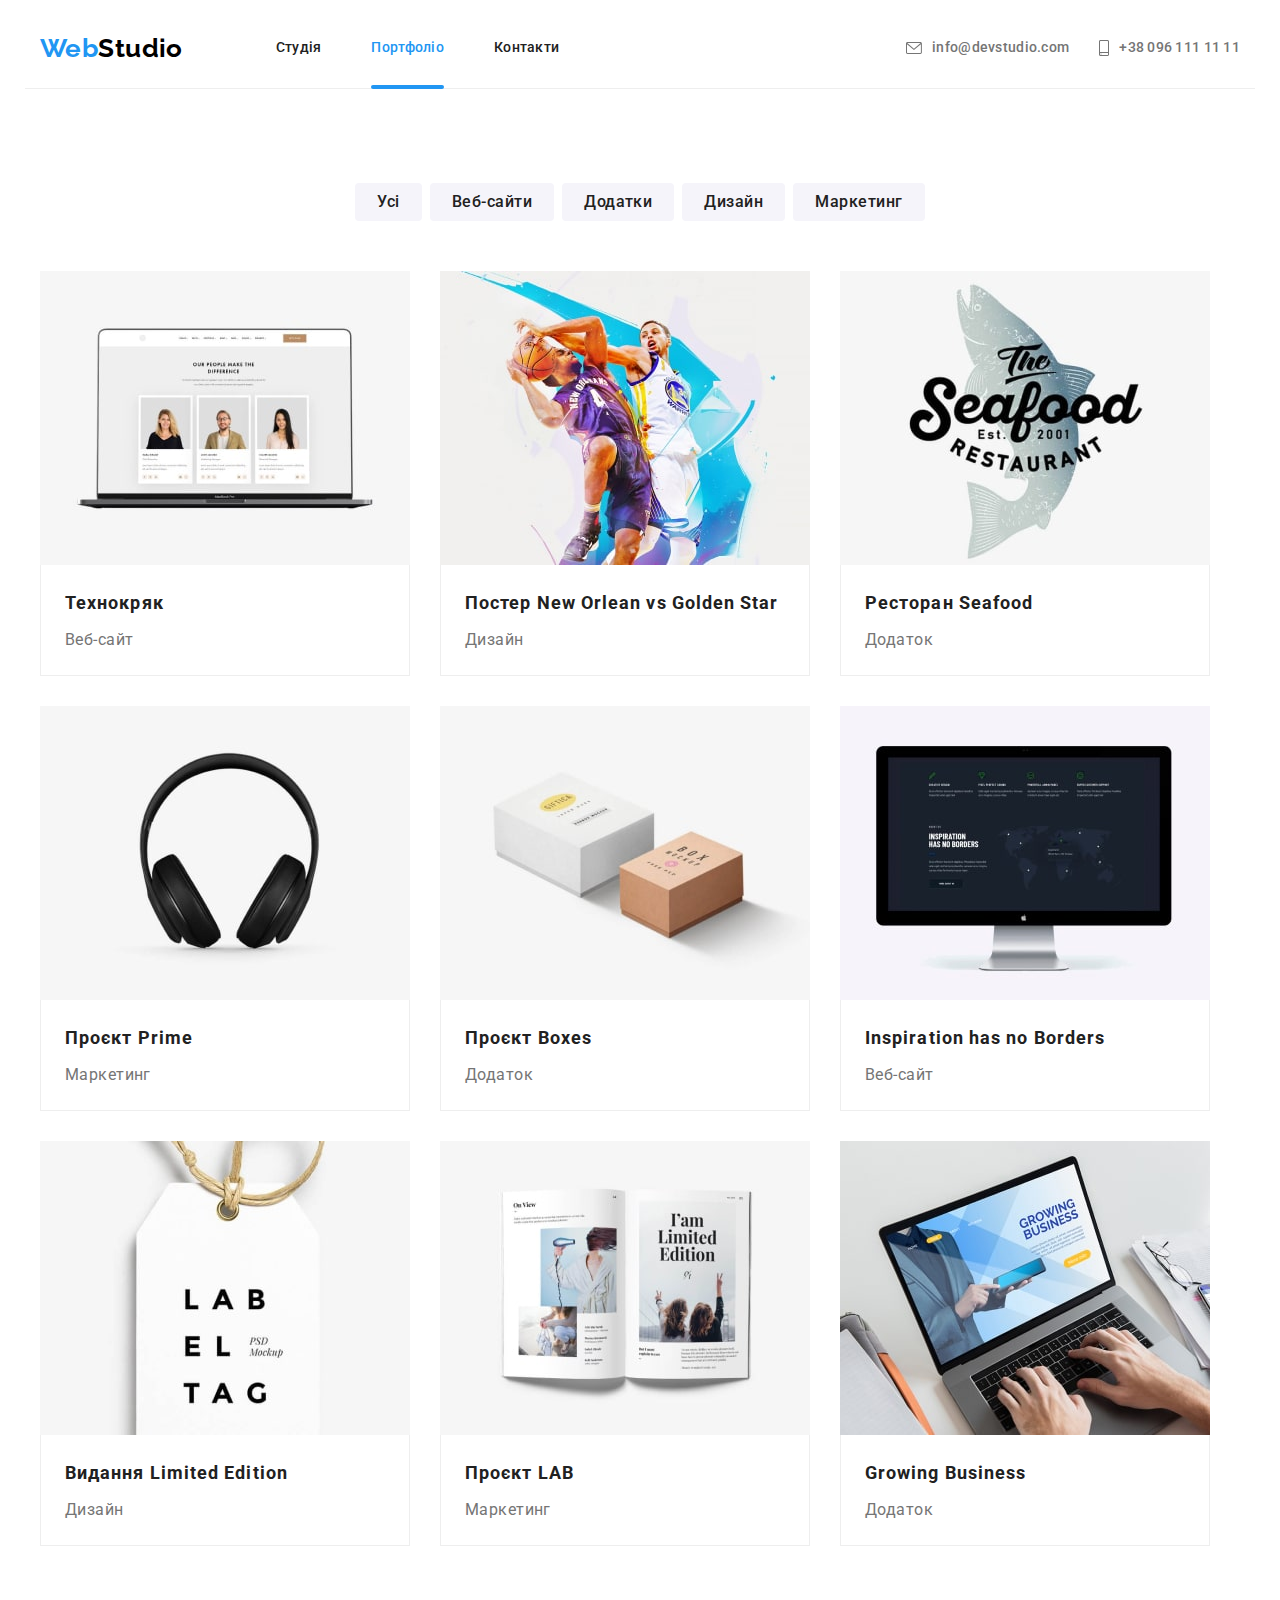
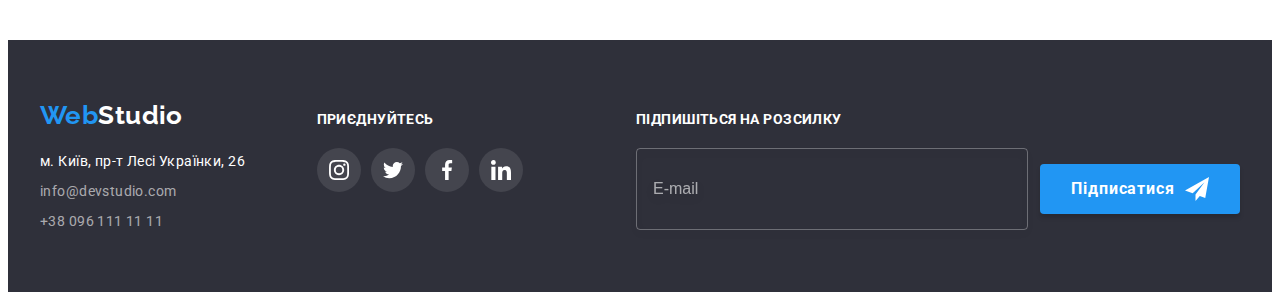
==== portfolio.html @ 7c176eaa "Initial commit" ====
<!DOCTYPE html>
<html lang="uk">
  <head>
    <meta charset="UTF-8" />
    <meta http-equiv="X-UA-Compatible" content="IE=edge" />
    <meta name="viewport" content="width=device-width, initial-scale=1.0" />

    <title>Портфоліо</title>

    <link rel="preconnect" href="https://fonts.googleapis.com" />
    <link rel="preconnect" href="https://fonts.gstatic.com" crossorigin />
    <link
      href="https://fonts.googleapis.com/css2?family=Raleway:wght@700&family=Roboto:wght@400;500;700;900&display=swap"
      rel="stylesheet"
    />

    <link
      rel="stylesheet"
      href="https://cdnjs.cloudflare.com/ajax/libs/modern-normalize/1.1.0/modern-normalize.min.css"
      integrity="sha512-wpPYUAdjBVSE4KJnH1VR1HeZfpl1ub8YT/NKx4PuQ5NmX2tKuGu6U/JRp5y+Y8XG2tV+wKQpNHVUX03MfMFn9Q=="
      crossorigin="anonymous"
      referrerpolicy="no-referrer"
    />

    <link rel="stylesheet" href="./css/styles.css" />
  </head>

  <body>
    <header class="header">
      <div class="header-container container">
        <a class="logo" lang="en" href="./index.html">
          Web<span class="header-studio">Studio</span>
        </a>
        <nav class="header-nav">
          <ul class="menu-nav list">
            <li><a class="link" href="./index.html">Студія</a></li>
            <li>
              <a class="link current" href="./portfolio.html">Портфоліо</a>
            </li>
            <li><a class="link" href="">Контакти</a></li>
          </ul>
        </nav>
        <ul class="contacts list">
          <li>
            <a class="link" href="mailto:info@devstudio.com">
              <svg class="header-icon" width="16" height="12">
                <use href="./images/icons.svg#envelope"></use>
              </svg>
              info@devstudio.com</a
            >
          </li>
          <li>
            <a class="link" href="tel:+380961111111">
              <svg class="header-icon" width="10" height="16">
                <use href="./images/icons.svg#smartphone"></use>
              </svg>
              +38 096 111 11 11</a
            >
          </li>
        </ul>
      </div>
    </header>

    <main>
      <section class="section">
        <div class="container">
          <h1 class="visually-hidden">Список робіт</h1>
          <ul class="filters list">
            <li class="item">
              <button type="button" class="filters-btn">Усі</button>
            </li>
            <li class="item">
              <button type="button" class="filters-btn">Веб-сайти</button>
            </li>
            <li class="item">
              <button type="button" class="filters-btn">Додатки</button>
            </li>
            <li class="item">
              <button type="button" class="filters-btn">Дизайн</button>
            </li>
            <li class="item">
              <button type="button" class="filters-btn">Маркетинг</button>
            </li>
          </ul>

          <ul class="projects list">
            <li class="project-item">
              <a class="project-link" href="">
                <div class="project-thumb">
                  <img
                    src="./images/proj1.jpg"
                    alt="Три людини на екрані ноутбука"
                    width="370"
                    height="294"
                  />
                  <div class="photo-overlay">
                    <p class="text-overlay">
                      Ресурс пропонує комплексні пропозиції з різним рівнем
                      функціоналу та сервісів. Все це дозволить відвідувачу
                      отримати вичерпні відомості про компанію чи приватну
                      особу.
                    </p>
                  </div>
                </div>
                <div class="project-description">
                  <h2 class="project-title">Технокряк</h2>
                  <p class="project-text">Веб-сайт</p>
                </div>
              </a>
            </li>
            <li class="project-item">
              <a class="project-link" href="">
                <div class="project-thumb">
                  <img
                    src="./images/proj2.jpg"
                    alt="Два баскетболіста"
                    width="370"
                    height="294"
                  />
                  <div class="photo-overlay">
                    <p class="text-overlay">
                      Ресурс пропонує комплексні пропозиції з різним рівнем
                      функціоналу та сервісів. Все це дозволить відвідувачу
                      отримати вичерпні відомості про компанію чи приватну
                      особу.
                    </p>
                  </div>
                </div>
                <div class="project-description">
                  <h2 class="project-title">
                    Постер <span lang="en">New Orlean vs Golden Star</span>
                  </h2>
                  <p class="project-text">Дизайн</p>
                </div>
              </a>
            </li>
            <li class="project-item">
              <a class="project-link" href="">
                <div class="project-thumb">
                  <img
                    src="./images/proj3.jpg"
                    alt="Логотип ресторану морської кухні"
                    width="370"
                    height="294"
                  />
                  <div class="photo-overlay">
                    <p class="text-overlay">
                      Ресурс пропонує комплексні пропозиції з різним рівнем
                      функціоналу та сервісів. Все це дозволить відвідувачу
                      отримати вичерпні відомості про компанію чи приватну
                      особу.
                    </p>
                  </div>
                </div>
                <div class="project-description">
                  <h2 class="project-title">
                    Ресторан <span lang="en">Seafood</span>
                  </h2>
                  <p class="project-text">Додаток</p>
                </div>
              </a>
            </li>
            <li class="project-item">
              <a class="project-link" href="">
                <div class="project-thumb">
                  <img
                    src="./images/proj4.jpg"
                    alt="Навушники"
                    width="370"
                    height="294"
                  />
                  <div class="photo-overlay">
                    <p class="text-overlay">
                      Ресурс пропонує комплексні пропозиції з різним рівнем
                      функціоналу та сервісів. Все це дозволить відвідувачу
                      отримати вичерпні відомості про компанію чи приватну
                      особу.
                    </p>
                  </div>
                </div>
                <div class="project-description">
                  <h2 class="project-title">
                    Проєкт <span lang="en">Prime</span>
                  </h2>
                  <p class="project-text">Маркетинг</p>
                </div>
              </a>
            </li>
            <li class="project-item">
              <a class="project-link" href="">
                <div class="project-thumb">
                  <img
                    src="./images/proj5.jpg"
                    alt="Дві коробки"
                    width="370"
                    height="294"
                  />
                  <div class="photo-overlay">
                    <p class="text-overlay">
                      Ресурс пропонує комплексні пропозиції з різним рівнем
                      функціоналу та сервісів. Все це дозволить відвідувачу
                      отримати вичерпні відомості про компанію чи приватну
                      особу.
                    </p>
                  </div>
                </div>
                <div class="project-description">
                  <h2 class="project-title">
                    Проєкт <span lang="en">Boxes</span>
                  </h2>
                  <p class="project-text">Додаток</p>
                </div>
              </a>
            </li>
            <li class="project-item">
              <a class="project-link" href="">
                <div class="project-thumb">
                  <img
                    src="./images/proj6.jpg"
                    alt="Сайт проекту на моніторі"
                    width="370"
                    height="294"
                  />
                  <div class="photo-overlay">
                    <p class="text-overlay">
                      Ресурс пропонує комплексні пропозиції з різним рівнем
                      функціоналу та сервісів. Все це дозволить відвідувачу
                      отримати вичерпні відомості про компанію чи приватну
                      особу.
                    </p>
                  </div>
                </div>
                <div class="project-description">
                  <h2 class="project-title" lang="en">
                    Inspiration has no Borders
                  </h2>
                  <p class="project-text">Веб-сайт</p>
                </div>
              </a>
            </li>
            <li class="project-item">
              <a class="project-link" href="">
                <div class="project-thumb">
                  <img
                    src="./images/proj7.jpg"
                    alt="Розкладка журналу"
                    width="370"
                    height="294"
                  />
                  <div class="photo-overlay">
                    <p class="text-overlay">
                      Ресурс пропонує комплексні пропозиції з різним рівнем
                      функціоналу та сервісів. Все це дозволить відвідувачу
                      отримати вичерпні відомості про компанію чи приватну
                      особу.
                    </p>
                  </div>
                </div>
                <div class="project-description">
                  <h2 class="project-title">
                    Видання <span lang="en">Limited Edition</span>
                  </h2>
                  <p class="project-text">Дизайн</p>
                </div>
              </a>
            </li>
            <li class="project-item">
              <a class="project-link" href="">
                <div class="project-thumb">
                  <img
                    src="./images/proj8.jpg"
                    alt="Логотип на бірці"
                    width="370"
                    height="294"
                  />
                  <div class="photo-overlay">
                    <p class="text-overlay">
                      Ресурс пропонує комплексні пропозиції з різним рівнем
                      функціоналу та сервісів. Все це дозволить відвідувачу
                      отримати вичерпні відомості про компанію чи приватну
                      особу.
                    </p>
                  </div>
                </div>
                <div class="project-description">
                  <h2 class="project-title">
                    Проєкт <span lang="en">LAB</span>
                  </h2>
                  <p class="project-text">Маркетинг</p>
                </div>
              </a>
            </li>
            <li class="project-item">
              <a class="project-link" href="">
                <div class="project-thumb">
                  <img
                    src="./images/proj9.jpg"
                    alt="Руки та ноутбук"
                    width="370"
                    height="294"
                  />
                  <div class="photo-overlay">
                    <p class="text-overlay">
                      Ресурс пропонує комплексні пропозиції з різним рівнем
                      функціоналу та сервісів. Все це дозволить відвідувачу
                      отримати вичерпні відомості про компанію чи приватну
                      особу.
                    </p>
                  </div>
                </div>
                <div class="project-description">
                  <h2 class="project-title" lang="en">Growing Business</h2>
                  <p class="project-text">Додаток</p>
                </div>
              </a>
            </li>
          </ul>
        </div>
      </section>
    </main>

    <footer class="footer">
      <div class="container">
        <div class="footer-contacts">
          <a class="logo" lang="en" href="./index.html">
            Web<span class="footer-studio">Studio</span></a
          >
          <address class="address">
            <a
              class="link"
              href="https://goo.gl/maps/7sUeBpfC4185EdPBA"
              target="_blank"
              rel="noopener noreferrer nofollow"
            >
              м. Київ, пр-т Лесі Українки, 26
            </a>
          </address>
          <ul class="footer-contacts list">
            <li class="item">
              <a class="link" href="mailto:info@devstudio.com"
                >info@devstudio.com</a
              >
            </li>
            <li class="item">
              <a class="link" href="tel:+380961111111">+38 096 111 11 11</a>
            </li>
          </ul>
        </div>

        <div class="footer-social">
          <p class="footer-title">Приєднуйтесь</p>
          <ul class="footer-socials list">
            <li class="footer-social-item">
              <a
                class="socials-link link"
                href="https://instagram.com"
                target="_blank"
                rel="noopener noreferrer"
                aria-label="Instagram icon"
              >
                <svg class="socials-icon" width="20" height="20">
                  <use href="./images/icons.svg#instagram"></use>
                </svg>
              </a>
            </li>
            <li class="footer-social-item">
              <a
                class="socials-link link"
                href="https://twitter.com"
                aria-label="Twitter icon"
                target="_blank"
                rel="noopener noreferrer"
              >
                <svg class="socials-icon" width="20" height="20">
                  <use href="./images/icons.svg#twitter"></use>
                </svg>
              </a>
            </li>
            <li class="footer-social-item">
              <a
                class="socials-link link"
                href="https://facebook.com"
                aria-label="Facebook icon"
                target="_blank"
                rel="noopener noreferrer"
              >
                <svg class="socials-icon" width="20" height="20">
                  <use href="./images/icons.svg#facebook"></use>
                </svg>
              </a>
            </li>
            <li class="footer-social-item">
              <a
                class="socials-link link"
                href="https://linkedin.com"
                aria-label="LinkedIn icon"
                target="_blank"
                rel="noopener noreferrer"
              >
                <svg class="socials-icon" width="20" height="20">
                  <use href="./images/icons.svg#linkedin"></use>
                </svg>
              </a>
            </li>
          </ul>
        </div>

        <div class="footer-subscription">
          <p class="footer-title">Підпишіться на розсилку</p>
          <form class="footer-form">
            <label>
              <input
                class="footer-input"
                type="email"
                name="mail"
                placeholder="E-mail"
            /></label>
            <button class="btn" type="submit">
              Підписатися
              <svg class="send-icon" width="24" height="24">
                <use href="./images/icons.svg#send"></use>
              </svg>
            </button>
          </form>
        </div>
      </div>
    </footer>
  </body>
</html>
---- css/styles.css ----
:root {
  --primary-text-color: #757575;
  --tittle-text-color: #212121;
  --accent-color: #2196f3;
  --primary-bg-color: #ffffff;
  --secondary-bg-color: #f5f4fa;
  --footer-color: #2f303a;
  --icon-color: #afb1b8;
  --trns: 250ms cubic-bezier(0.4, 0, 0.2, 1);
}

body {
  background-color: var(--primary-bg-color);
  color: var(--primary-text-color);
  font-family: Roboto, sans-serif;
  font-size: 14px;
  letter-spacing: 0.03em;
}

h1,
h2,
h3,
p {
  margin: 0;
}

.list {
  list-style: none;
  padding: 0;
  margin: 0;
}

.link {
  text-decoration: none;
  color: currentColor;
}

img {
  display: block;
  max-width: 100%;
  height: auto;
}

.visually-hidden {
  position: absolute;
  white-space: nowrap;
  width: 1px;
  height: 1px;
  overflow: hidden;
  border: 0;
  padding: 0;
  clip: rect(0 0 0 0);
  clip-path: inset(50%);
  margin: -1px;
}

.section {
  padding-top: 94px;
  padding-bottom: 94px;
}

.container {
  width: 1200px;
  padding-left: 15px;
  padding-right: 15px;
  margin-left: auto;
  margin-right: auto;
}

/* Header */

.header-container {
  display: flex;
  align-items: center;
  border-bottom: 1px solid #eeeeee;
}

.logo {
  margin-right: 93px;
  color: var(--accent-color);
  font-family: Raleway, sans-serif;
  font-weight: 700;
  font-size: 26px;
  line-height: 1.19;
  text-decoration: none;
}

.header-studio {
  color: #000000;
}

/* Nav */

.header-nav {
  margin-right: auto;
}

.menu-nav {
  display: flex;
  gap: 50px;
}

.menu-nav .link {
  position: relative;
  display: block;
  padding-top: 32px;
  padding-bottom: 32px;

  color: var(--tittle-text-color);
  font-weight: 500;
  line-height: 1.14;
  letter-spacing: 0.02em;

  transition: color var(--trns);
}

.menu-nav .link:hover,
.menu-nav .link:focus {
  color: var(--accent-color);
}

.menu-nav .link.current {
  color: var(--accent-color);
}

.link.current::after {
  content: "";
  position: absolute;
  bottom: -1px;
  left: 0;
  width: 100%;
  height: 4px;
  background-color: var(--accent-color);
  border-radius: 2px;
}

.contacts {
  display: flex;
  gap: 30px;
}

.contacts .link {
  display: flex;
  align-items: center;
  color: var(--primary-text-color);
  font-weight: 500;
  line-height: 1.14;
  letter-spacing: 0.02em;

  transition: color var(--trns);
}

.contacts .link:hover,
.contacts .link:focus {
  color: var(--accent-color);
}

.header-icon {
  fill: currentColor;
  margin-right: 10px;
}

/* Hero */

.hero {
  text-align: center;
  max-width: 1600px;
  margin: 0 auto;
  padding-top: 200px;
  padding-bottom: 200px;
  background-color: rgba(47, 48, 58, 0.4);
  background-image: linear-gradient(rgba(47, 48, 58, 0.4),
  rgba(47, 48, 58, 0.4)),
    url(../images/hero.jpg);
  background-repeat: no-repeat;
  background-position: center;
  background-size: cover;
}

.hero-title {
  margin: 0 auto;
  margin-bottom: 30px;
  width: 696px;

  color: var(--primary-bg-color);
  font-weight: 900;
  font-size: 44px;
  line-height: 1.36;
  letter-spacing: 0.06em;
  text-transform: uppercase;
}

/* Button */

.btn {
  font-family: inherit;
  cursor: pointer;
  text-align: center;
  border: none;
  border-radius: 4px;
  min-width: 200px;
  min-height: 50px;

  color: var(--primary-bg-color);
  background-color: var(--accent-color);
  font-weight: 700;
  font-size: 16px;
  line-height: calc(30/16);
  letter-spacing: 0.06em;
  box-shadow: 0px 4px 4px rgba(0, 0, 0, 0.15);

  transition: background-color var(--trns);
}

.hero .btn {
  padding: 10px 32px;
}

.filters-btn {
  font-family: inherit;
  cursor: pointer;
  text-align: center;
  border: none;
  border-radius: 4px;
  padding: 6px 22px;

  color: var(--tittle-text-color);
  background-color: var(--secondary-bg-color);
  font-weight: 500;
  font-size: 16px;
  line-height: calc(26/16);
  letter-spacing: 0.03em;

  transition: color var(--trns), background-color var(--trns), 
  box-shadow var(--trns);
}

.btn:hover,
.btn:focus {
  background-color: #188ce8;
}

.filters-btn:hover,
.filters-btn:focus {
  color: var(--primary-bg-color);
  background-color: var(--accent-color);
  box-shadow: 0px 3px 1px rgba(0, 0, 0, 0.1), 0px 1px 2px rgba(0, 0, 0, 0.08),
    0px 2px 2px rgba(0, 0, 0, 0.12);
}

/* Sections */

.section-title {
  margin-bottom: 50px;

  color: var(--tittle-text-color);
  font-weight: 700;
  font-size: 36px;
  line-height: 1.17;
  text-align: center;
}

/* Feature */

.feature-list {
  display: flex;
}

.feature-icons {
  display: flex;
  align-items: center;
  justify-content: center;
  margin-bottom: 30px;
  width: 270px;
  height: 120px;
  background-color: var(--secondary-bg-color);
  border-radius: 4px;
}

.feature-list .item {
  width: 270px;

  line-height: 1.71;
}

.feature-list .item:not(:last-child) {
  margin-right: 30px;
}

.feature-list .title {
  margin-bottom: 10px;

  color: var(--tittle-text-color);
  font-weight: 700;
  font-size: 14px;
  line-height: 1.14;
  text-transform: uppercase;
}

/* Works */

.work.section {
  padding-top: 0;
}

.work-list {
  display: flex;
}

.work-item:not(:last-child) {
  margin-right: 30px;
}

.work-item {
  position: relative;
}

.overlay {
  position: absolute;
  bottom: 0;
  left: 0;
  width: 100%;
  height: 70px;
  background: rgba(47, 48, 58, 0.8);
  display: flex;
  align-items: center;
  justify-content: center;
}

.overlay-text {
  font-weight: 700;
  line-height: 1.14;
  text-align: center;
  text-transform: uppercase;
  color: var(--primary-bg-color);
}

/* Team */

.team-list {
  display: flex;
}

.team-list .item:not(:last-child) {
  margin-right: 30px;
}

.team {
  background-color: var(--secondary-bg-color);
}

.team-list .item {
  background-color: var(--primary-bg-color);
  border-radius: 0px 0px 4px 4px;
  box-shadow: 0px 1px 3px rgba(0, 0, 0, 0.12), 0px 1px 1px rgba(0, 0, 0, 0.14),
    0px 2px 1px rgba(0, 0, 0, 0.2);
}

.team-list .title {
  margin-bottom: 10px;

  color: var(--tittle-text-color);
  font-weight: 500;
  font-size: 16px;
  line-height: 1.19;
  text-align: center;
}

.team-list .text {
  font-size: 16px;
  line-height: 1.19;
  text-align: center;
  margin-bottom: 16px;
}

.team-text {
  padding-top: 30px;
  padding-bottom: 30px;
}

.socials {
  display: flex;
  justify-content: center;
  align-items: center;
  gap: 10px;
}

.socials-item {
  width: 44px;
  height: 44px;
}

.socials-link {
  display: flex;
  justify-content: center;
  align-items: center;
  width: 100%;
  height: 100%;
  border-radius: 50%;
  color: var(--icon-color);

  transition: color var(--trns), background-color var(--trns);
}

.socials-link:hover,
.socials-link:focus {
  color: var(--primary-bg-color);
  background-color: var(--accent-color);
}

.socials-icon {
  fill: currentColor;
}

/* Clients */

.clients-list {
  display: flex;
  justify-content: center;
  align-items: center;
  gap: 30px;
}

.clients-item {
  width: 170px;
  height: 90px;
}

.clients-list .link {
  display: flex;
  justify-content: center;
  align-items: center;
  width: 100%;
  height: 100%;
  color: var(--icon-color);
  border: 1px solid var(--icon-color);
  border-radius: 4px;

  transition: color var(--trns), border var(--trns);
}

.clients-list .link:hover,
.clients-list .link:focus {
  color: var(--accent-color);
  border: 1px solid var(--accent-color);
}

.clients-logo {
  fill: currentColor;
}

/*             Portfolio             */

/* Filters */

.filters {
  display: flex;
  justify-content: center;
  margin-bottom: 50px;
}

.filters .item:not(:last-child) {
  margin-right: 8px;
}

/* Projects */

.projects {
  display: flex;
  flex-wrap: wrap;
  gap: 30px;
}

.project-link {
  display: block;
  text-decoration: none;

  transition: box-shadow var(--trns);
}

.project-link:hover,
.project-link:focus {
  box-shadow: 0px 1px 1px rgba(0, 0, 0, 0.12),
   0px 4px 4px rgba(0, 0, 0, 0.06),
    1px 4px 6px rgba(0, 0, 0, 0.16);
}

.project-thumb {
  position: relative;
  overflow: hidden;
}

.photo-overlay {
  position: absolute;
  top: 0;
  left: 0;

  transform: translateY(100%);

  width: 100%;
  height: 100%;
  padding: 63px 24px;
  background-color: rgba(33, 150, 243, 0.9);

  transition: transform var(--trns);
}

.text-overlay {
  font-size: 18px;
  line-height: 1.56;
  color: var(--primary-bg-color);
}

.project-item:hover .photo-overlay {
  transform: translateY(0);
}

.project-title {
  margin-bottom: 4px;
  color: var(--tittle-text-color);
  font-weight: 700;
  font-size: 18px;
  line-height: 2;
  letter-spacing: 0.06em;
}

.project-text {
  color: var(--primary-text-color);
  font-size: 16px;
  line-height: 1.88;
}

.project-description {
  padding: 20px 24px;
  border: 1px solid #eeeeee;
  border-top: none;
}

/* Footer */

.footer {
  padding-top: 60px;
  padding-bottom: 60px;
  background-color: var(--footer-color);
}

.footer .container {
  display: flex;
  align-items: baseline;
}

.footer .logo {
  display: block;
  margin-bottom: 20px;
  margin-right: 0;
}

.footer-studio {
  color: var(--primary-bg-color);
}

.address {
  margin-bottom: 9px;
  color: var(--primary-bg-color);
  font-style: normal;
}

.footer-contacts {
  margin-right: 70px;
  color: rgba(255, 255, 255, 0.6);
  line-height: 1.5;
}

.footer-contacts .item:not(:last-child) {
  margin-bottom: 9px;
}

.footer-contacts .link {
  transition: color var(--trns);
}

.footer-contacts .link:hover,
.footer-contacts .link:focus {
  color: var(--accent-color);
}

.footer-title {
  margin-bottom: 20px;

  font-weight: 700;
  line-height: 1.14;
  text-transform: uppercase;
  color: var(--primary-bg-color);
}

.footer-socials {
  display: flex;
  gap: 10px;
}

.footer-social-item {
  width: 44px;
  height: 44px;
}

.footer .socials-link {
  background-color: rgba(255, 255, 255, 0.1);
  color: var(--primary-bg-color);

  transition: background-color var(--trns);
}

.footer .socials-link:hover,
.footer .socials-link:focus {
  background-color: var(--accent-color);
}

.footer-subscription {
  margin-left: auto;
}

.footer-form {
  display: flex;
  align-items: center;
  gap: 12px;
}

.footer-input {
  padding: 15px 16px;
  width: 358px;
  height: 50px;
  border: 1px solid rgba(255, 255, 255, 0.3);
  filter: drop-shadow(0px 4px 4px rgba(0, 0, 0, 0.15));
  border-radius: 4px;
  background: transparent;
  color: rgba(255, 255, 255, 0.6);
}

.footer-input::placeholder {
  font-size: 16px;
  line-height: calc(20/16);
  color: rgba(255, 255, 255, 0.6);
}

.footer-form .btn {
  display: flex;
  align-items: center;
  justify-content: center;
  padding: 10px 28px;
}

.send-icon {
  margin-left: 10px;
}

/* Modal */

.backdrop {
  position: fixed;
  top: 0;
  left: 0;
  width: 100%;
  height: 100%;
  background-color: rgba(0, 0, 0, 0.2);

  transition: opacity var(--trns),
   visibility var(--trns);
}

.backdrop.is-hidden {
  opacity: 0;
  visibility: hidden;
  pointer-events: none;
}

.modal {
  position: absolute;
  top: 50%;
  left: 50%;
  transform: translate(-50%, -50%);

  width: 528px;
  min-height: 581px;
  padding: 40px;

  background-color: var(--primary-bg-color);
  border-radius: 4px;
  box-shadow: 0px 1px 3px rgba(0, 0, 0, 0.12), 
  0px 1px 1px rgba(0, 0, 0, 0.14), 
  0px 2px 1px rgba(0, 0, 0, 0.2); 

  transition: transform var(--trns), opacity var(--trns);
}

.backdrop.is-hidden .modal {
  opacity: 0;
  transform: translateX(-50%) translateY(-20%);
}

.modal-close {
  position: absolute;
  top: 8px;
  right: 8px;

  padding: 0;
  display: flex;
  align-items: center;
  justify-content: center;

  width: 30px;
  height: 30px;
  background-color: transparent;
  border-radius: 50%;
  border: 1px solid rgba(0, 0, 0, 0.1);
  cursor: pointer;
}

.modal-close .modal-close-icon {
  transition: fill var(--trns);
}

.modal-close:hover .modal-close-icon,
.modal-close:focus .modal-close-icon {
  fill: var(--accent-color);
}

.modal-label {
  display: block;
  text-align: center;
  margin-bottom: 12px;

  font-weight: 700;
  font-size: 20px;
  line-height: calc(23/20);
  color: var(--tittle-text-color);
}

.modal-field {
  margin-bottom: 20px;
}

.label-item {
  display: block;
  font-size: 12px;
  line-height: calc(14/12);
  letter-spacing: 0.01em;

  margin-bottom: 4px;
}

.field-input {
  position: relative;
  margin-bottom: 10px;
}

.input-item {
  width: 100%;
  height: 40px;
  padding-left: 42px;
  border: 1px solid rgba(33, 33, 33, 0.2);
  border-radius: 4px;
  outline: 1px solid transparent;

  transition: border-color var(--trns);
}

.input-icon {
  position: absolute;
  top: 11px;
  left: 12px;

  transition: fill var(--trns);
}

.input-comment {
  width: 100%;
  height: 120px;
  padding: 12px 16px;

  border: 1px solid rgba(33, 33, 33, 0.2);
  border-radius: 4px;
  outline: 1px solid transparent;
  resize: none;

  transition: border-color var(--trns);
}

.input-item:focus,
.input-comment:focus,
.input-item:focus + .input-icon {
  border-color: var(--accent-color);
  fill: var(--accent-color);
}

.input-comment::placeholder {
  font-size: 12px;
  line-height: calc(14/12);
  letter-spacing: 0.01em;
  color: rgba(117, 117, 117, 0.5);
}

.checkbox-field {
  display: flex;
  justify-content: center;
  margin-bottom: 30px;
}

.checkbox-label {
  display: flex;
  align-items: center;
  gap: 7px;
  line-height: 1.71;
  user-select: none;
}

.checkbox-icon {
  display: inline-block;
  width: 16px;
  height: 15px;

  border-radius: 2px;
  border: 2px solid var(--tittle-text-color);

  transition: var(--trns);
}

.modal-checkbox:checked + .checkbox-label .checkbox-icon {
  border: transparent;
  background-color: var(--accent-color);
}

.modal-checkbox:focus + .checkbox-label .checkbox-icon {
  transform: scale(1.1);
}

.checkbox-link {
  color: var(--accent-color);
  text-underline-offset: 3px;
}

.modal-form .btn {
  display: block;
  margin: 0 auto;
  padding: 10px 52px;
}
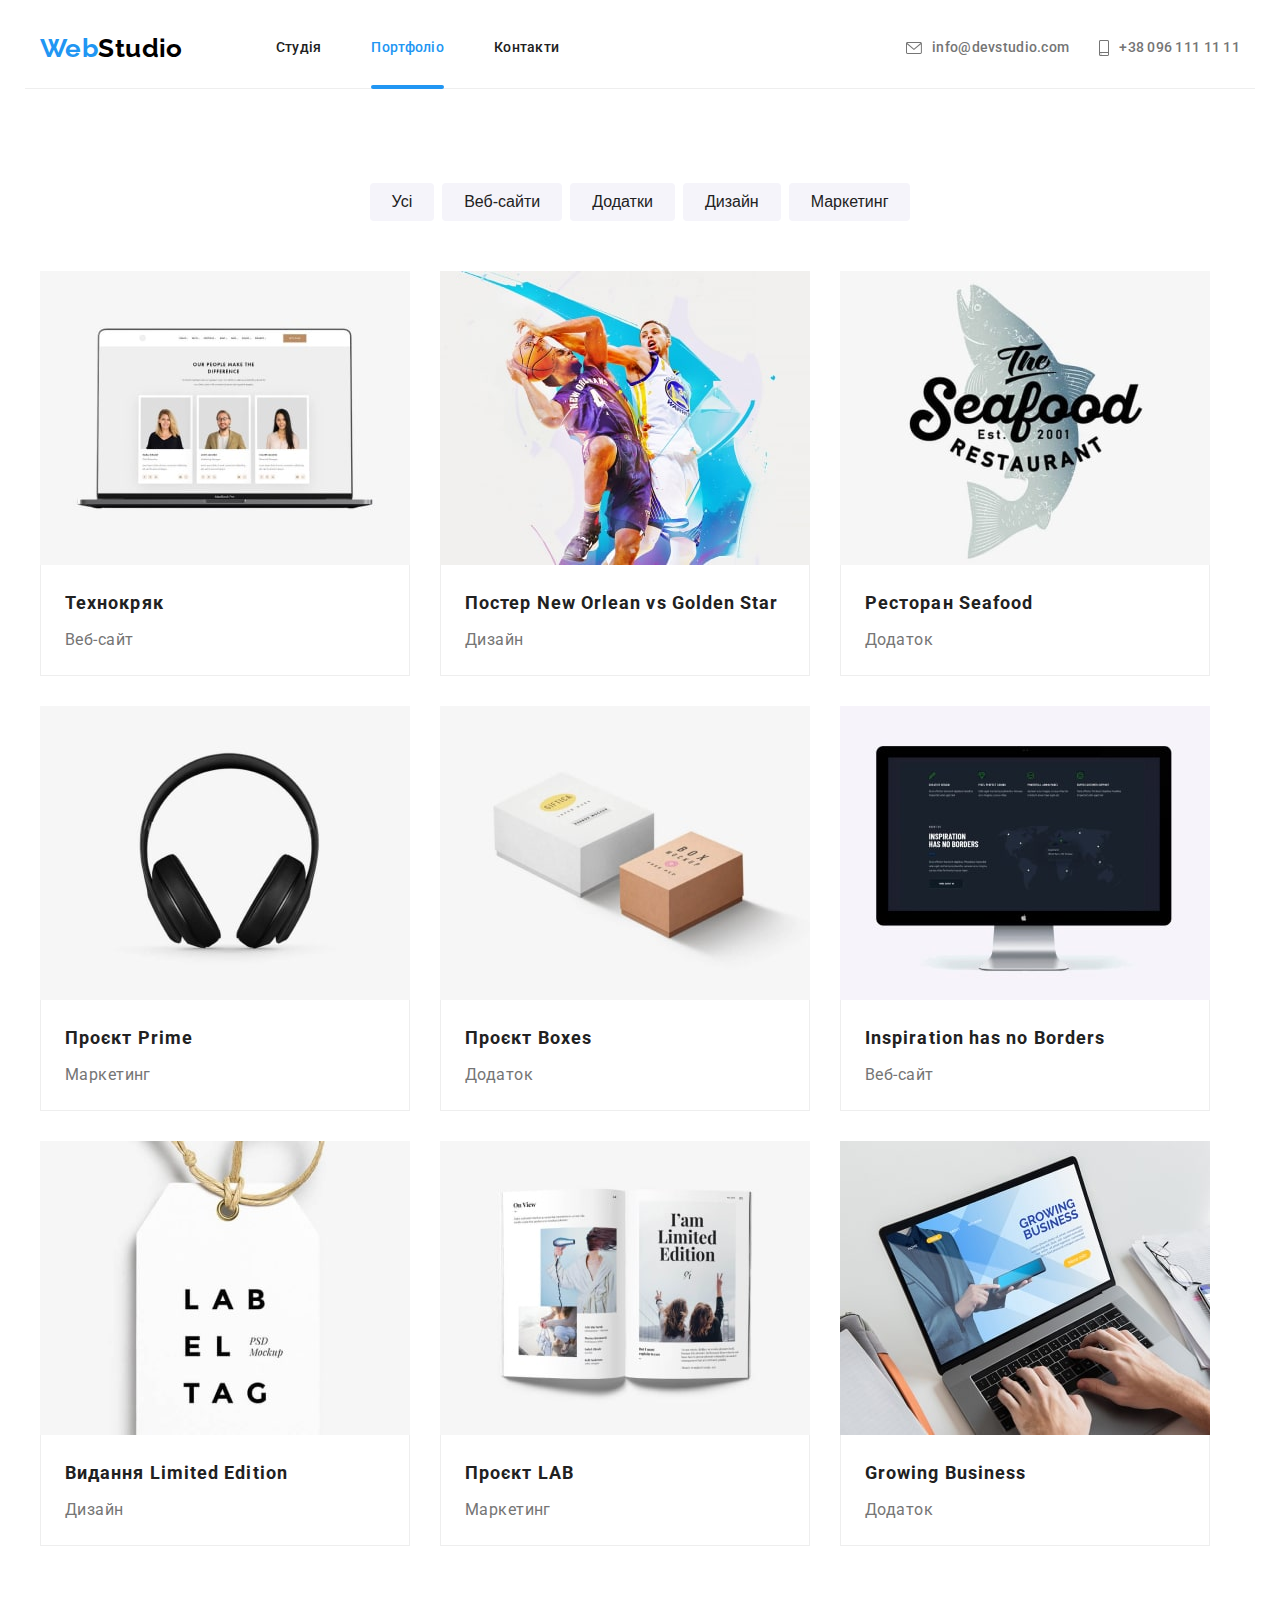
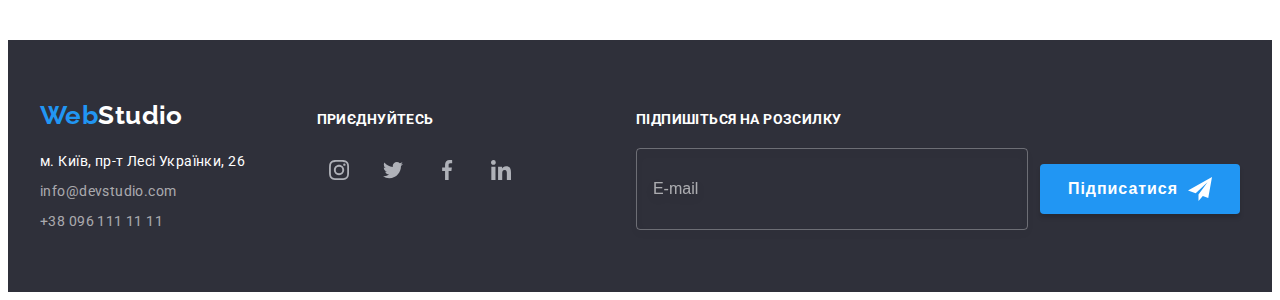
==== commit 9110198d: "hw-07-start" ====
--- a/portfolio.html
+++ b/portfolio.html
@@ -1,429 +1,347 @@
 <!DOCTYPE html>
 <html lang="uk">
-  <head>
-    <meta charset="UTF-8" />
-    <meta http-equiv="X-UA-Compatible" content="IE=edge" />
-    <meta name="viewport" content="width=device-width, initial-scale=1.0" />
-
-    <title>Портфоліо</title>
-
-    <link rel="preconnect" href="https://fonts.googleapis.com" />
-    <link rel="preconnect" href="https://fonts.gstatic.com" crossorigin />
-    <link
-      href="https://fonts.googleapis.com/css2?family=Raleway:wght@700&family=Roboto:wght@400;500;700;900&display=swap"
-      rel="stylesheet"
-    />
-
-    <link
-      rel="stylesheet"
-      href="https://cdnjs.cloudflare.com/ajax/libs/modern-normalize/1.1.0/modern-normalize.min.css"
-      integrity="sha512-wpPYUAdjBVSE4KJnH1VR1HeZfpl1ub8YT/NKx4PuQ5NmX2tKuGu6U/JRp5y+Y8XG2tV+wKQpNHVUX03MfMFn9Q=="
-      crossorigin="anonymous"
-      referrerpolicy="no-referrer"
-    />
-
-    <link rel="stylesheet" href="./css/styles.css" />
-  </head>
-
-  <body>
-    <header class="header">
-      <div class="header-container container">
+
+<head>
+  <meta charset="UTF-8" />
+  <meta http-equiv="X-UA-Compatible" content="IE=edge" />
+  <meta name="viewport" content="width=device-width, initial-scale=1.0" />
+
+  <title>Портфоліо</title>
+
+  <link rel="preconnect" href="https://fonts.googleapis.com" />
+  <link rel="preconnect" href="https://fonts.gstatic.com" crossorigin />
+  <link href="https://fonts.googleapis.com/css2?family=Raleway:wght@700&family=Roboto:wght@400;500;700;900&display=swap"
+    rel="stylesheet" />
+
+  <link rel="stylesheet" href="https://cdnjs.cloudflare.com/ajax/libs/modern-normalize/1.1.0/modern-normalize.min.css"
+    integrity="sha512-wpPYUAdjBVSE4KJnH1VR1HeZfpl1ub8YT/NKx4PuQ5NmX2tKuGu6U/JRp5y+Y8XG2tV+wKQpNHVUX03MfMFn9Q=="
+    crossorigin="anonymous" referrerpolicy="no-referrer" />
+
+  <link rel="stylesheet" href="./css/main.min.css">
+  <link rel="stylesheet" href="./css/styles.css" />
+</head>
+
+<body>
+  <header class="header">
+    <div class="header-container container">
+      <a class="header__logo logo" lang="en" href="./index.html">
+        Web<span class="logo__studio-header">Studio</span>
+      </a>
+      <nav class="nav">
+        <ul class="nav__list list">
+          <li><a class="nav__link link" href="./index.html">Студія</a></li>
+          <li>
+            <a class="nav__link nav__link--current link" href="./portfolio.html">Портфоліо</a>
+          </li>
+          <li><a class="nav__link link" href="">Контакти</a></li>
+        </ul>
+      </nav>
+      <ul class="contacts list">
+        <li>
+          <a class="contacts__link link" href="mailto:info@devstudio.com">
+            <svg class="contacts__icon" width="16" height="12">
+              <use href="./images/icons.svg#envelope"></use>
+            </svg>
+            info@devstudio.com</a>
+        </li>
+        <li>
+          <a class="contacts__link link" href="tel:+380961111111">
+            <svg class="contacts__icon" width="10" height="16">
+              <use href="./images/icons.svg#smartphone"></use>
+            </svg>
+            +38 096 111 11 11</a>
+        </li>
+      </ul>
+    </div>
+  </header>
+
+  <main>
+    <section class="section">
+      <div class="container">
+        <h1 class="visually-hidden">Список робіт</h1>
+        <ul class="filters__list list">
+          <li class="filters__item">
+            <button type="button" class="filters__btn">Усі</button>
+          </li>
+          <li class="filters__item">
+            <button type="button" class="filters__btn">Веб-сайти</button>
+          </li>
+          <li class="filters__item">
+            <button type="button" class="filters__btn">Додатки</button>
+          </li>
+          <li class="filters__item">
+            <button type="button" class="filters__btn">Дизайн</button>
+          </li>
+          <li class="filters__item">
+            <button type="button" class="filters__btn">Маркетинг</button>
+          </li>
+        </ul>
+
+        <ul class="projects__list list">
+          <li class="projects__item">
+            <a class="projects__link link" href="">
+              <div class="projects__thumb">
+                <img src="./images/proj1.jpg" alt="Три людини на екрані ноутбука" width="370" height="294" />
+                <div class="projects__overlay">
+                  <p class="projects__overlay-text">
+                    Ресурс пропонує комплексні пропозиції з різним рівнем
+                    функціоналу та сервісів. Все це дозволить відвідувачу
+                    отримати вичерпні відомості про компанію чи приватну
+                    особу.
+                  </p>
+                </div>
+              </div>
+              <div class="projects__description">
+                <h2 class="projects__name">Технокряк</h2>
+                <p class="projects__category">Веб-сайт</p>
+              </div>
+            </a>
+          </li>
+          <li class="projects__item">
+            <a class="projects__link link" href="">
+              <div class="projects__thumb">
+                <img src="./images/proj2.jpg" alt="Два баскетболіста" width="370" height="294" />
+                <div class="projects__overlay">
+                  <p class="projects__overlay-text">
+                    Ресурс пропонує комплексні пропозиції з різним рівнем
+                    функціоналу та сервісів. Все це дозволить відвідувачу
+                    отримати вичерпні відомості про компанію чи приватну
+                    особу.
+                  </p>
+                </div>
+              </div>
+              <div class="projects__description">
+                <h2 class="projects__name">
+                  Постер <span lang="en">New Orlean vs Golden Star</span>
+                </h2>
+                <p class="projects__category">Дизайн</p>
+              </div>
+            </a>
+          </li>
+          <li class="projects__item">
+            <a class="projects__link link" href="">
+              <div class="projects__thumb">
+                <img src="./images/proj3.jpg" alt="Логотип ресторану морської кухні" width="370" height="294" />
+                <div class="projects__overlay">
+                  <p class="projects__overlay-text">
+                    Ресурс пропонує комплексні пропозиції з різним рівнем
+                    функціоналу та сервісів. Все це дозволить відвідувачу
+                    отримати вичерпні відомості про компанію чи приватну
+                    особу.
+                  </p>
+                </div>
+              </div>
+              <div class="projects__description">
+                <h2 class="projects__name">
+                  Ресторан <span lang="en">Seafood</span>
+                </h2>
+                <p class="projects__category">Додаток</p>
+              </div>
+            </a>
+          </li>
+          <li class="projects__item">
+            <a class="projects__link link" href="">
+              <div class="projects__thumb">
+                <img src="./images/proj4.jpg" alt="Навушники" width="370" height="294" />
+                <div class="projects__overlay">
+                  <p class="projects__overlay-text">
+                    Ресурс пропонує комплексні пропозиції з різним рівнем
+                    функціоналу та сервісів. Все це дозволить відвідувачу
+                    отримати вичерпні відомості про компанію чи приватну
+                    особу.
+                  </p>
+                </div>
+              </div>
+              <div class="projects__description">
+                <h2 class="projects__name">
+                  Проєкт <span lang="en">Prime</span>
+                </h2>
+                <p class="projects__category">Маркетинг</p>
+              </div>
+            </a>
+          </li>
+          <li class="projects__item">
+            <a class="projects__link link" href="">
+              <div class="projects__thumb">
+                <img src="./images/proj5.jpg" alt="Дві коробки" width="370" height="294" />
+                <div class="projects__overlay">
+                  <p class="projects__overlay-text">
+                    Ресурс пропонує комплексні пропозиції з різним рівнем
+                    функціоналу та сервісів. Все це дозволить відвідувачу
+                    отримати вичерпні відомості про компанію чи приватну
+                    особу.
+                  </p>
+                </div>
+              </div>
+              <div class="projects__description">
+                <h2 class="projects__name">
+                  Проєкт <span lang="en">Boxes</span>
+                </h2>
+                <p class="projects__category">Додаток</p>
+              </div>
+            </a>
+          </li>
+          <li class="projects__item">
+            <a class="projects__link link" href="">
+              <div class="projects__thumb">
+                <img src="./images/proj6.jpg" alt="Сайт проекту на моніторі" width="370" height="294" />
+                <div class="projects__overlay">
+                  <p class="projects__overlay-text">
+                    Ресурс пропонує комплексні пропозиції з різним рівнем
+                    функціоналу та сервісів. Все це дозволить відвідувачу
+                    отримати вичерпні відомості про компанію чи приватну
+                    особу.
+                  </p>
+                </div>
+              </div>
+              <div class="projects__description">
+                <h2 class="projects__name" lang="en">
+                  Inspiration has no Borders
+                </h2>
+                <p class="projects__category">Веб-сайт</p>
+              </div>
+            </a>
+          </li>
+          <li class="projects__item">
+            <a class="projects__link link" href="">
+              <div class="projects__thumb">
+                <img src="./images/proj7.jpg" alt="Розкладка журналу" width="370" height="294" />
+                <div class="projects__overlay">
+                  <p class="projects__overlay-text">
+                    Ресурс пропонує комплексні пропозиції з різним рівнем
+                    функціоналу та сервісів. Все це дозволить відвідувачу
+                    отримати вичерпні відомості про компанію чи приватну
+                    особу.
+                  </p>
+                </div>
+              </div>
+              <div class="projects__description">
+                <h2 class="projects__name">
+                  Видання <span lang="en">Limited Edition</span>
+                </h2>
+                <p class="projects__category">Дизайн</p>
+              </div>
+            </a>
+          </li>
+          <li class="projects__item">
+            <a class="projects__link link" href="">
+              <div class="projects__thumb">
+                <img src="./images/proj8.jpg" alt="Логотип на бірці" width="370" height="294" />
+                <div class="projects__overlay">
+                  <p class="projects__overlay-text">
+                    Ресурс пропонує комплексні пропозиції з різним рівнем
+                    функціоналу та сервісів. Все це дозволить відвідувачу
+                    отримати вичерпні відомості про компанію чи приватну
+                    особу.
+                  </p>
+                </div>
+              </div>
+              <div class="projects__description">
+                <h2 class="projects__name">
+                  Проєкт <span lang="en">LAB</span>
+                </h2>
+                <p class="projects__category">Маркетинг</p>
+              </div>
+            </a>
+          </li>
+          <li class="projects__item">
+            <a class="projects__link link" href="">
+              <div class="projects__thumb">
+                <img src="./images/proj9.jpg" alt="Руки та ноутбук" width="370" height="294" />
+                <div class="projects__overlay">
+                  <p class="projects__overlay-text">
+                    Ресурс пропонує комплексні пропозиції з різним рівнем
+                    функціоналу та сервісів. Все це дозволить відвідувачу
+                    отримати вичерпні відомості про компанію чи приватну
+                    особу.
+                  </p>
+                </div>
+              </div>
+              <div class="projects__description">
+                <h2 class="projects__name" lang="en">Growing Business</h2>
+                <p class="projects__category">Додаток</p>
+              </div>
+            </a>
+          </li>
+        </ul>
+      </div>
+    </section>
+  </main>
+
+  <footer class="footer">
+    <div class="container">
+      <div class="footer-contacts">
         <a class="logo" lang="en" href="./index.html">
-          Web<span class="header-studio">Studio</span>
-        </a>
-        <nav class="header-nav">
-          <ul class="menu-nav list">
-            <li><a class="link" href="./index.html">Студія</a></li>
-            <li>
-              <a class="link current" href="./portfolio.html">Портфоліо</a>
-            </li>
-            <li><a class="link" href="">Контакти</a></li>
-          </ul>
-        </nav>
-        <ul class="contacts list">
-          <li>
-            <a class="link" href="mailto:info@devstudio.com">
-              <svg class="header-icon" width="16" height="12">
-                <use href="./images/icons.svg#envelope"></use>
+          Web<span class="logo__studio-footer">Studio</span></a>
+        <address class="address">
+          <a class="link" href="https://goo.gl/maps/7sUeBpfC4185EdPBA" target="_blank"
+            rel="noopener noreferrer nofollow">
+            м. Київ, пр-т Лесі Українки, 26
+          </a>
+        </address>
+        <ul class="footer-contacts list">
+          <li class="item">
+            <a class="link" href="mailto:info@devstudio.com">info@devstudio.com</a>
+          </li>
+          <li class="item">
+            <a class="link" href="tel:+380961111111">+38 096 111 11 11</a>
+          </li>
+        </ul>
+      </div>
+
+      <div class="footer-social">
+        <p class="footer-title">Приєднуйтесь</p>
+        <ul class="footer-socials list">
+          <li class="footer-social-item">
+            <a class="socials__link link" href="https://instagram.com" target="_blank" rel="noopener noreferrer"
+              aria-label="Instagram icon">
+              <svg class="socials__icon" width="20" height="20">
+                <use href="./images/icons.svg#instagram"></use>
               </svg>
-              info@devstudio.com</a
-            >
-          </li>
-          <li>
-            <a class="link" href="tel:+380961111111">
-              <svg class="header-icon" width="10" height="16">
-                <use href="./images/icons.svg#smartphone"></use>
+            </a>
+          </li>
+          <li class="footer-social-item">
+            <a class="socials__link link" href="https://twitter.com" aria-label="Twitter icon" target="_blank"
+              rel="noopener noreferrer">
+              <svg class="socials__icon" width="20" height="20">
+                <use href="./images/icons.svg#twitter"></use>
               </svg>
-              +38 096 111 11 11</a
-            >
+            </a>
+          </li>
+          <li class="footer-social-item">
+            <a class="socials__link link" href="https://facebook.com" aria-label="Facebook icon" target="_blank"
+              rel="noopener noreferrer">
+              <svg class="socials__icon" width="20" height="20">
+                <use href="./images/icons.svg#facebook"></use>
+              </svg>
+            </a>
+          </li>
+          <li class="footer-social-item">
+            <a class="socials__link link" href="https://linkedin.com" aria-label="LinkedIn icon" target="_blank"
+              rel="noopener noreferrer">
+              <svg class="socials__icon" width="20" height="20">
+                <use href="./images/icons.svg#linkedin"></use>
+              </svg>
+            </a>
           </li>
         </ul>
       </div>
-    </header>
-
-    <main>
-      <section class="section">
-        <div class="container">
-          <h1 class="visually-hidden">Список робіт</h1>
-          <ul class="filters list">
-            <li class="item">
-              <button type="button" class="filters-btn">Усі</button>
-            </li>
-            <li class="item">
-              <button type="button" class="filters-btn">Веб-сайти</button>
-            </li>
-            <li class="item">
-              <button type="button" class="filters-btn">Додатки</button>
-            </li>
-            <li class="item">
-              <button type="button" class="filters-btn">Дизайн</button>
-            </li>
-            <li class="item">
-              <button type="button" class="filters-btn">Маркетинг</button>
-            </li>
-          </ul>
-
-          <ul class="projects list">
-            <li class="project-item">
-              <a class="project-link" href="">
-                <div class="project-thumb">
-                  <img
-                    src="./images/proj1.jpg"
-                    alt="Три людини на екрані ноутбука"
-                    width="370"
-                    height="294"
-                  />
-                  <div class="photo-overlay">
-                    <p class="text-overlay">
-                      Ресурс пропонує комплексні пропозиції з різним рівнем
-                      функціоналу та сервісів. Все це дозволить відвідувачу
-                      отримати вичерпні відомості про компанію чи приватну
-                      особу.
-                    </p>
-                  </div>
-                </div>
-                <div class="project-description">
-                  <h2 class="project-title">Технокряк</h2>
-                  <p class="project-text">Веб-сайт</p>
-                </div>
-              </a>
-            </li>
-            <li class="project-item">
-              <a class="project-link" href="">
-                <div class="project-thumb">
-                  <img
-                    src="./images/proj2.jpg"
-                    alt="Два баскетболіста"
-                    width="370"
-                    height="294"
-                  />
-                  <div class="photo-overlay">
-                    <p class="text-overlay">
-                      Ресурс пропонує комплексні пропозиції з різним рівнем
-                      функціоналу та сервісів. Все це дозволить відвідувачу
-                      отримати вичерпні відомості про компанію чи приватну
-                      особу.
-                    </p>
-                  </div>
-                </div>
-                <div class="project-description">
-                  <h2 class="project-title">
-                    Постер <span lang="en">New Orlean vs Golden Star</span>
-                  </h2>
-                  <p class="project-text">Дизайн</p>
-                </div>
-              </a>
-            </li>
-            <li class="project-item">
-              <a class="project-link" href="">
-                <div class="project-thumb">
-                  <img
-                    src="./images/proj3.jpg"
-                    alt="Логотип ресторану морської кухні"
-                    width="370"
-                    height="294"
-                  />
-                  <div class="photo-overlay">
-                    <p class="text-overlay">
-                      Ресурс пропонує комплексні пропозиції з різним рівнем
-                      функціоналу та сервісів. Все це дозволить відвідувачу
-                      отримати вичерпні відомості про компанію чи приватну
-                      особу.
-                    </p>
-                  </div>
-                </div>
-                <div class="project-description">
-                  <h2 class="project-title">
-                    Ресторан <span lang="en">Seafood</span>
-                  </h2>
-                  <p class="project-text">Додаток</p>
-                </div>
-              </a>
-            </li>
-            <li class="project-item">
-              <a class="project-link" href="">
-                <div class="project-thumb">
-                  <img
-                    src="./images/proj4.jpg"
-                    alt="Навушники"
-                    width="370"
-                    height="294"
-                  />
-                  <div class="photo-overlay">
-                    <p class="text-overlay">
-                      Ресурс пропонує комплексні пропозиції з різним рівнем
-                      функціоналу та сервісів. Все це дозволить відвідувачу
-                      отримати вичерпні відомості про компанію чи приватну
-                      особу.
-                    </p>
-                  </div>
-                </div>
-                <div class="project-description">
-                  <h2 class="project-title">
-                    Проєкт <span lang="en">Prime</span>
-                  </h2>
-                  <p class="project-text">Маркетинг</p>
-                </div>
-              </a>
-            </li>
-            <li class="project-item">
-              <a class="project-link" href="">
-                <div class="project-thumb">
-                  <img
-                    src="./images/proj5.jpg"
-                    alt="Дві коробки"
-                    width="370"
-                    height="294"
-                  />
-                  <div class="photo-overlay">
-                    <p class="text-overlay">
-                      Ресурс пропонує комплексні пропозиції з різним рівнем
-                      функціоналу та сервісів. Все це дозволить відвідувачу
-                      отримати вичерпні відомості про компанію чи приватну
-                      особу.
-                    </p>
-                  </div>
-                </div>
-                <div class="project-description">
-                  <h2 class="project-title">
-                    Проєкт <span lang="en">Boxes</span>
-                  </h2>
-                  <p class="project-text">Додаток</p>
-                </div>
-              </a>
-            </li>
-            <li class="project-item">
-              <a class="project-link" href="">
-                <div class="project-thumb">
-                  <img
-                    src="./images/proj6.jpg"
-                    alt="Сайт проекту на моніторі"
-                    width="370"
-                    height="294"
-                  />
-                  <div class="photo-overlay">
-                    <p class="text-overlay">
-                      Ресурс пропонує комплексні пропозиції з різним рівнем
-                      функціоналу та сервісів. Все це дозволить відвідувачу
-                      отримати вичерпні відомості про компанію чи приватну
-                      особу.
-                    </p>
-                  </div>
-                </div>
-                <div class="project-description">
-                  <h2 class="project-title" lang="en">
-                    Inspiration has no Borders
-                  </h2>
-                  <p class="project-text">Веб-сайт</p>
-                </div>
-              </a>
-            </li>
-            <li class="project-item">
-              <a class="project-link" href="">
-                <div class="project-thumb">
-                  <img
-                    src="./images/proj7.jpg"
-                    alt="Розкладка журналу"
-                    width="370"
-                    height="294"
-                  />
-                  <div class="photo-overlay">
-                    <p class="text-overlay">
-                      Ресурс пропонує комплексні пропозиції з різним рівнем
-                      функціоналу та сервісів. Все це дозволить відвідувачу
-                      отримати вичерпні відомості про компанію чи приватну
-                      особу.
-                    </p>
-                  </div>
-                </div>
-                <div class="project-description">
-                  <h2 class="project-title">
-                    Видання <span lang="en">Limited Edition</span>
-                  </h2>
-                  <p class="project-text">Дизайн</p>
-                </div>
-              </a>
-            </li>
-            <li class="project-item">
-              <a class="project-link" href="">
-                <div class="project-thumb">
-                  <img
-                    src="./images/proj8.jpg"
-                    alt="Логотип на бірці"
-                    width="370"
-                    height="294"
-                  />
-                  <div class="photo-overlay">
-                    <p class="text-overlay">
-                      Ресурс пропонує комплексні пропозиції з різним рівнем
-                      функціоналу та сервісів. Все це дозволить відвідувачу
-                      отримати вичерпні відомості про компанію чи приватну
-                      особу.
-                    </p>
-                  </div>
-                </div>
-                <div class="project-description">
-                  <h2 class="project-title">
-                    Проєкт <span lang="en">LAB</span>
-                  </h2>
-                  <p class="project-text">Маркетинг</p>
-                </div>
-              </a>
-            </li>
-            <li class="project-item">
-              <a class="project-link" href="">
-                <div class="project-thumb">
-                  <img
-                    src="./images/proj9.jpg"
-                    alt="Руки та ноутбук"
-                    width="370"
-                    height="294"
-                  />
-                  <div class="photo-overlay">
-                    <p class="text-overlay">
-                      Ресурс пропонує комплексні пропозиції з різним рівнем
-                      функціоналу та сервісів. Все це дозволить відвідувачу
-                      отримати вичерпні відомості про компанію чи приватну
-                      особу.
-                    </p>
-                  </div>
-                </div>
-                <div class="project-description">
-                  <h2 class="project-title" lang="en">Growing Business</h2>
-                  <p class="project-text">Додаток</p>
-                </div>
-              </a>
-            </li>
-          </ul>
-        </div>
-      </section>
-    </main>
-
-    <footer class="footer">
-      <div class="container">
-        <div class="footer-contacts">
-          <a class="logo" lang="en" href="./index.html">
-            Web<span class="footer-studio">Studio</span></a
-          >
-          <address class="address">
-            <a
-              class="link"
-              href="https://goo.gl/maps/7sUeBpfC4185EdPBA"
-              target="_blank"
-              rel="noopener noreferrer nofollow"
-            >
-              м. Київ, пр-т Лесі Українки, 26
-            </a>
-          </address>
-          <ul class="footer-contacts list">
-            <li class="item">
-              <a class="link" href="mailto:info@devstudio.com"
-                >info@devstudio.com</a
-              >
-            </li>
-            <li class="item">
-              <a class="link" href="tel:+380961111111">+38 096 111 11 11</a>
-            </li>
-          </ul>
-        </div>
-
-        <div class="footer-social">
-          <p class="footer-title">Приєднуйтесь</p>
-          <ul class="footer-socials list">
-            <li class="footer-social-item">
-              <a
-                class="socials-link link"
-                href="https://instagram.com"
-                target="_blank"
-                rel="noopener noreferrer"
-                aria-label="Instagram icon"
-              >
-                <svg class="socials-icon" width="20" height="20">
-                  <use href="./images/icons.svg#instagram"></use>
-                </svg>
-              </a>
-            </li>
-            <li class="footer-social-item">
-              <a
-                class="socials-link link"
-                href="https://twitter.com"
-                aria-label="Twitter icon"
-                target="_blank"
-                rel="noopener noreferrer"
-              >
-                <svg class="socials-icon" width="20" height="20">
-                  <use href="./images/icons.svg#twitter"></use>
-                </svg>
-              </a>
-            </li>
-            <li class="footer-social-item">
-              <a
-                class="socials-link link"
-                href="https://facebook.com"
-                aria-label="Facebook icon"
-                target="_blank"
-                rel="noopener noreferrer"
-              >
-                <svg class="socials-icon" width="20" height="20">
-                  <use href="./images/icons.svg#facebook"></use>
-                </svg>
-              </a>
-            </li>
-            <li class="footer-social-item">
-              <a
-                class="socials-link link"
-                href="https://linkedin.com"
-                aria-label="LinkedIn icon"
-                target="_blank"
-                rel="noopener noreferrer"
-              >
-                <svg class="socials-icon" width="20" height="20">
-                  <use href="./images/icons.svg#linkedin"></use>
-                </svg>
-              </a>
-            </li>
-          </ul>
-        </div>
-
-        <div class="footer-subscription">
-          <p class="footer-title">Підпишіться на розсилку</p>
-          <form class="footer-form">
-            <label>
-              <input
-                class="footer-input"
-                type="email"
-                name="mail"
-                placeholder="E-mail"
-            /></label>
-            <button class="btn" type="submit">
-              Підписатися
-              <svg class="send-icon" width="24" height="24">
-                <use href="./images/icons.svg#send"></use>
-              </svg>
-            </button>
-          </form>
-        </div>
+
+      <div class="footer-subscription">
+        <p class="footer-title">Підпишіться на розсилку</p>
+        <form class="footer-form">
+          <label>
+            <input class="footer-input" type="email" name="mail" placeholder="E-mail" /></label>
+          <button class="btn" type="submit">
+            Підписатися
+            <svg class="send-icon" width="24" height="24">
+              <use href="./images/icons.svg#send"></use>
+            </svg>
+          </button>
+        </form>
       </div>
-    </footer>
-  </body>
-</html>
+    </div>
+  </footer>
+</body>
+
+</html>--- a/css/main.min.css
+++ b/css/main.min.css
@@ -0,0 +1 @@
+:root{--primary-text-color: #757575;--tittle-text-color: #212121;--accent-color: #2196f3;--primary-bg-color: #ffffff;--secondary-bg-color: #f5f4fa;--footer-color: #2f303a;--icon-color: #afb1b8;--trns: 250ms cubic-bezier(0.4, 0, 0.2, 1)}.visually-hidden{position:absolute;white-space:nowrap;width:1px;height:1px;overflow:hidden;border:0;padding:0;clip:rect(0 0 0 0);-webkit-clip-path:inset(50%);clip-path:inset(50%);margin:-1px}.filters__btn,.btn{text-align:center;border:none;border-radius:4px;cursor:pointer}body{background-color:var(--primary-bg-color);color:var(--primary-text-color);font-family:Roboto,sans-serif;font-size:14px;letter-spacing:.03em}h1,h2,h3,p{margin:0}.list{list-style:none;padding:0;margin:0}.link{text-decoration:none;color:currentColor}img{display:block;max-width:100%;height:auto}.section{padding-top:94px;padding-bottom:94px}.section-title{margin-bottom:50px;color:var(--tittle-text-color);font-weight:700;font-size:36px;line-height:1.17;text-align:center}.container{width:1200px;padding-left:15px;padding-right:15px;margin-left:auto;margin-right:auto}.header-container{display:-webkit-box;display:-ms-flexbox;display:flex;-webkit-box-align:center;-ms-flex-align:center;align-items:center;border-bottom:1px solid #eee}.header-container .header__logo{margin-right:93px}.logo{color:var(--accent-color);font-family:Raleway,sans-serif;font-weight:700;font-size:26px;line-height:1.19;text-decoration:none}.logo__studio-header{color:#000}.logo__studio-footer{color:var(--primary-bg-color)}.nav{margin-right:auto}.nav__list{display:-webkit-box;display:-ms-flexbox;display:flex;gap:50px}.nav__link{position:relative;display:block;padding-top:32px;padding-bottom:32px;color:var(--tittle-text-color);font-weight:500;line-height:1.14;letter-spacing:.02em;-webkit-transition:color var(--trns);transition:color var(--trns)}.nav__link:hover,.nav__link:focus{color:var(--accent-color)}.nav__link--current{color:var(--accent-color)}.nav__link--current::after{content:"";position:absolute;bottom:-1px;left:0;width:100%;height:4px;background-color:var(--accent-color);border-radius:2px}.contacts{display:-webkit-box;display:-ms-flexbox;display:flex;gap:30px}.contacts__link{display:-webkit-box;display:-ms-flexbox;display:flex;-webkit-box-align:center;-ms-flex-align:center;align-items:center;color:var(--primary-text-color);font-weight:500;line-height:1.14;letter-spacing:.02em;-webkit-transition:color var(--trns);transition:color var(--trns)}.contacts__link:hover,.contacts__link:focus{color:var(--accent-color)}.contacts__icon{fill:currentColor;margin-right:10px}.hero{text-align:center;max-width:1600px;margin:0 auto;padding-top:200px;padding-bottom:200px;background-color:rgba(47,48,58,.4);background-image:-webkit-gradient(linear, left top, left bottom, from(rgba(47, 48, 58, 0.4)), to(rgba(47, 48, 58, 0.4))),url(../images/hero.jpg);background-image:linear-gradient(rgba(47, 48, 58, 0.4), rgba(47, 48, 58, 0.4)),url(../images/hero.jpg);background-repeat:no-repeat;background-position:center;background-size:cover}.hero__title{margin:0 auto;margin-bottom:30px;width:696px;color:var(--primary-bg-color);font-weight:900;font-size:44px;line-height:1.36;letter-spacing:.06em;text-transform:uppercase}.hero__btn{padding:10px 32px}.btn{min-width:200px;color:var(--primary-bg-color);background-color:var(--accent-color);font-weight:700;font-size:16px;line-height:1.88;letter-spacing:.06em;-webkit-box-shadow:0px 4px 4px rgba(0,0,0,.15);box-shadow:0px 4px 4px rgba(0,0,0,.15);-webkit-transition:background-color var(--trns);transition:background-color var(--trns)}.btn:hover,.btn:focus{background-color:#188ce8}.features{padding-top:94px;padding-bottom:94px}.features__icons{display:-webkit-box;display:-ms-flexbox;display:flex;-webkit-box-align:center;-ms-flex-align:center;align-items:center;-webkit-box-pack:center;-ms-flex-pack:center;justify-content:center;margin-bottom:30px;width:270px;height:120px;background-color:var(--secondary-bg-color);border-radius:4px}.features__list{display:-webkit-box;display:-ms-flexbox;display:flex}.features__list .features__item{width:270px;line-height:1.71}.features__list .features__item:not(:last-child){margin-right:30px}.features__list .features__title{margin-bottom:10px;color:var(--tittle-text-color);font-weight:700;font-size:14px;line-height:1.14;text-transform:uppercase}.works{padding-top:0;padding-bottom:94px}.works__list{display:-webkit-box;display:-ms-flexbox;display:flex}.works__item{position:relative}.works__item:not(:last-child){margin-right:30px}.works__overlay{position:absolute;bottom:0;left:0;width:100%;height:70px;background:rgba(47,48,58,.8);display:-webkit-box;display:-ms-flexbox;display:flex;-webkit-box-align:center;-ms-flex-align:center;align-items:center;-webkit-box-pack:center;-ms-flex-pack:center;justify-content:center}.works__overlay-text{font-weight:700;line-height:1.14;text-align:center;text-transform:uppercase;color:var(--primary-bg-color)}.team{padding-top:94px;padding-bottom:94px;background-color:var(--secondary-bg-color)}.team__list{display:-webkit-box;display:-ms-flexbox;display:flex}.team__item:not(:last-child){margin-right:30px}.team__item{background-color:var(--primary-bg-color);border-radius:0px 0px 4px 4px;-webkit-box-shadow:0px 1px 3px rgba(0,0,0,.12),0px 1px 1px rgba(0,0,0,.14),0px 2px 1px rgba(0,0,0,.2);box-shadow:0px 1px 3px rgba(0,0,0,.12),0px 1px 1px rgba(0,0,0,.14),0px 2px 1px rgba(0,0,0,.2)}.team-member{padding-top:30px;padding-bottom:30px}.team-member__name{margin-bottom:10px;color:var(--tittle-text-color);font-weight:500;font-size:16px;line-height:1.19;text-align:center}.team-member__position{font-size:16px;line-height:1.19;text-align:center;margin-bottom:16px}.socials{display:-webkit-box;display:-ms-flexbox;display:flex;-webkit-box-pack:center;-ms-flex-pack:center;justify-content:center;-webkit-box-align:center;-ms-flex-align:center;align-items:center;gap:10px}.socials__item{width:44px;height:44px}.socials__link{display:-webkit-box;display:-ms-flexbox;display:flex;-webkit-box-pack:center;-ms-flex-pack:center;justify-content:center;-webkit-box-align:center;-ms-flex-align:center;align-items:center;width:100%;height:100%;border-radius:50%;color:var(--icon-color);-webkit-transition:color var(--trns),background-color var(--trns);transition:color var(--trns),background-color var(--trns)}.socials__link:hover,.socials__link:focus{color:var(--primary-bg-color);background-color:var(--accent-color)}.socials__icon{fill:currentColor}.clients{padding-top:94px;padding-bottom:94px}.clients__list{display:-webkit-box;display:-ms-flexbox;display:flex;-webkit-box-pack:center;-ms-flex-pack:center;justify-content:center;-webkit-box-align:center;-ms-flex-align:center;align-items:center;gap:30px}.clients__item{width:170px;height:90px}.clients__link{display:-webkit-box;display:-ms-flexbox;display:flex;-webkit-box-pack:center;-ms-flex-pack:center;justify-content:center;-webkit-box-align:center;-ms-flex-align:center;align-items:center;width:100%;height:100%;color:var(--icon-color);border:1px solid var(--icon-color);border-radius:4px;-webkit-transition:color var(--trns),border var(--trns);transition:color var(--trns),border var(--trns)}.clients__link:hover,.clients__link:focus{color:var(--accent-color);border:1px solid var(--accent-color)}.clients__logo{fill:currentColor}.filters__list{display:-webkit-box;display:-ms-flexbox;display:flex;-webkit-box-pack:center;-ms-flex-pack:center;justify-content:center;margin-bottom:50px}.filters__item:not(:last-child){margin-right:8px}.filters__btn{padding:6px 22px;color:var(--tittle-text-color);background-color:var(--secondary-bg-color);font-weight:500;font-size:16px;line-height:1.62;-webkit-transition:color var(--trns),background-color var(--trns),-webkit-box-shadow var(--trns);transition:color var(--trns),background-color var(--trns),-webkit-box-shadow var(--trns);transition:color var(--trns),background-color var(--trns),box-shadow var(--trns);transition:color var(--trns),background-color var(--trns),box-shadow var(--trns),-webkit-box-shadow var(--trns)}.filters__btn:hover,.filters__btn:focus{color:var(--primary-bg-color);background-color:var(--accent-color);-webkit-box-shadow:0px 3px 1px rgba(0,0,0,.1),0px 1px 2px rgba(0,0,0,.08),0px 2px 2px rgba(0,0,0,.12);box-shadow:0px 3px 1px rgba(0,0,0,.1),0px 1px 2px rgba(0,0,0,.08),0px 2px 2px rgba(0,0,0,.12)}.projects__list{display:-webkit-box;display:-ms-flexbox;display:flex;-ms-flex-wrap:wrap;flex-wrap:wrap;gap:30px}.projects__link{display:block;-webkit-transition:-webkit-box-shadow var(--trns);transition:-webkit-box-shadow var(--trns);transition:box-shadow var(--trns);transition:box-shadow var(--trns), -webkit-box-shadow var(--trns)}.projects__link:hover,.projects__link:focus{-webkit-box-shadow:0px 1px 1px rgba(0,0,0,.12),0px 4px 4px rgba(0,0,0,.06),1px 4px 6px rgba(0,0,0,.16);box-shadow:0px 1px 1px rgba(0,0,0,.12),0px 4px 4px rgba(0,0,0,.06),1px 4px 6px rgba(0,0,0,.16)}.projects__thumb{position:relative;overflow:hidden}.projects__overlay{position:absolute;top:0;left:0;-webkit-transform:translateY(100%);transform:translateY(100%);width:100%;height:100%;padding:63px 24px;background-color:rgba(33,150,243,.9);-webkit-transition:-webkit-transform var(--trns);transition:-webkit-transform var(--trns);transition:transform var(--trns);transition:transform var(--trns), -webkit-transform var(--trns)}.projects__overlay-text{font-size:18px;line-height:1.56;color:var(--primary-bg-color)}.projects__item:hover .projects__overlay{-webkit-transform:translateY(0);transform:translateY(0)}.projects__description{padding:20px 24px;border:1px solid #eee;border-top:none}.projects__name{margin-bottom:4px;color:var(--tittle-text-color);font-weight:700;font-size:18px;line-height:2;letter-spacing:.06em}.projects__category{color:var(--primary-text-color);font-size:16px;line-height:1.88}.footer{padding-top:60px;padding-bottom:60px;background-color:var(--footer-color)}.footer .container{display:-webkit-box;display:-ms-flexbox;display:flex;-webkit-box-align:baseline;-ms-flex-align:baseline;align-items:baseline}.footer .logo{display:block;margin-bottom:20px;margin-right:0}.address{margin-bottom:9px;color:var(--primary-bg-color);font-style:normal}.footer-contacts{margin-right:70px;color:rgba(255,255,255,.6);line-height:1.5}.footer-contacts .item:not(:last-child){margin-bottom:9px}.footer-contacts .link{-webkit-transition:color var(--trns);transition:color var(--trns)}.footer-contacts .link:hover,.footer-contacts .link:focus{color:var(--accent-color)}.footer-title{margin-bottom:20px;font-weight:700;line-height:1.14;text-transform:uppercase;color:var(--primary-bg-color)}.footer-socials{display:-webkit-box;display:-ms-flexbox;display:flex;gap:10px}.footer-social-item{width:44px;height:44px}.footer .socials-link{background-color:rgba(255,255,255,.1);color:var(--primary-bg-color);-webkit-transition:background-color var(--trns);transition:background-color var(--trns)}.footer .socials-link:hover,.footer .socials-link:focus{background-color:var(--accent-color)}.footer-subscription{margin-left:auto}.footer-form{display:-webkit-box;display:-ms-flexbox;display:flex;-webkit-box-align:center;-ms-flex-align:center;align-items:center;gap:12px}.footer-input{padding:15px 16px;width:358px;height:50px;border:1px solid rgba(255,255,255,.3);-webkit-filter:drop-shadow(0px 4px 4px rgba(0, 0, 0, 0.15));filter:drop-shadow(0px 4px 4px rgba(0, 0, 0, 0.15));border-radius:4px;background:rgba(0,0,0,0);color:rgba(255,255,255,.6)}.footer-input::-webkit-input-placeholder{font-size:16px;line-height:1.25;color:rgba(255,255,255,.6)}.footer-input::-moz-placeholder{font-size:16px;line-height:1.25;color:rgba(255,255,255,.6)}.footer-input:-ms-input-placeholder{font-size:16px;line-height:1.25;color:rgba(255,255,255,.6)}.footer-input::-ms-input-placeholder{font-size:16px;line-height:1.25;color:rgba(255,255,255,.6)}.footer-input::placeholder{font-size:16px;line-height:1.25;color:rgba(255,255,255,.6)}.footer-form .btn{display:-webkit-box;display:-ms-flexbox;display:flex;-webkit-box-align:center;-ms-flex-align:center;align-items:center;-webkit-box-pack:center;-ms-flex-pack:center;justify-content:center;padding:10px 28px}.send-icon{margin-left:10px}.backdrop{position:fixed;top:0;left:0;width:100%;height:100%;background-color:rgba(0,0,0,.2);-webkit-transition:opacity var(--trns),visibility var(--trns);transition:opacity var(--trns),visibility var(--trns)}.backdrop.is-hidden{opacity:0;visibility:hidden;pointer-events:none}.modal{position:absolute;top:50%;left:50%;-webkit-transform:translate(-50%, -50%);transform:translate(-50%, -50%);width:528px;min-height:581px;padding:40px;background-color:var(--primary-bg-color);border-radius:4px;-webkit-box-shadow:0px 1px 3px rgba(0,0,0,.12),0px 1px 1px rgba(0,0,0,.14),0px 2px 1px rgba(0,0,0,.2);box-shadow:0px 1px 3px rgba(0,0,0,.12),0px 1px 1px rgba(0,0,0,.14),0px 2px 1px rgba(0,0,0,.2);-webkit-transition:opacity var(--trns),-webkit-transform var(--trns);transition:opacity var(--trns),-webkit-transform var(--trns);transition:transform var(--trns),opacity var(--trns);transition:transform var(--trns),opacity var(--trns),-webkit-transform var(--trns)}.backdrop.is-hidden .modal{opacity:0;-webkit-transform:translateX(-50%) translateY(-20%);transform:translateX(-50%) translateY(-20%)}.modal-close{position:absolute;top:8px;right:8px;padding:0;display:-webkit-box;display:-ms-flexbox;display:flex;-webkit-box-align:center;-ms-flex-align:center;align-items:center;-webkit-box-pack:center;-ms-flex-pack:center;justify-content:center;width:30px;height:30px;background-color:rgba(0,0,0,0);border-radius:50%;border:1px solid rgba(0,0,0,.1);cursor:pointer}.modal-close .modal-close-icon{-webkit-transition:fill var(--trns);transition:fill var(--trns)}.modal-close:hover .modal-close-icon,.modal-close:focus .modal-close-icon{fill:var(--accent-color)}.modal-label{display:block;text-align:center;margin-bottom:12px;font-weight:700;font-size:20px;line-height:1.15;color:var(--tittle-text-color)}.modal-field{margin-bottom:20px}.label-item{display:block;font-size:12px;line-height:1.1666666667;letter-spacing:.01em;margin-bottom:4px}.field-input{position:relative;margin-bottom:10px}.input-item{width:100%;height:40px;padding-left:42px;border:1px solid rgba(33,33,33,.2);border-radius:4px;outline:1px solid rgba(0,0,0,0);-webkit-transition:border-color var(--trns);transition:border-color var(--trns)}.input-icon{position:absolute;top:11px;left:12px;-webkit-transition:fill var(--trns);transition:fill var(--trns)}.input-comment{width:100%;height:120px;padding:12px 16px;border:1px solid rgba(33,33,33,.2);border-radius:4px;outline:1px solid rgba(0,0,0,0);resize:none;-webkit-transition:border-color var(--trns);transition:border-color var(--trns)}.input-item:focus,.input-comment:focus,.input-item:focus+.input-icon{border-color:var(--accent-color);fill:var(--accent-color)}.input-comment::-webkit-input-placeholder{font-size:12px;line-height:1.1666666667;letter-spacing:.01em;color:rgba(117,117,117,.5)}.input-comment::-moz-placeholder{font-size:12px;line-height:1.1666666667;letter-spacing:.01em;color:rgba(117,117,117,.5)}.input-comment:-ms-input-placeholder{font-size:12px;line-height:1.1666666667;letter-spacing:.01em;color:rgba(117,117,117,.5)}.input-comment::-ms-input-placeholder{font-size:12px;line-height:1.1666666667;letter-spacing:.01em;color:rgba(117,117,117,.5)}.input-comment::placeholder{font-size:12px;line-height:1.1666666667;letter-spacing:.01em;color:rgba(117,117,117,.5)}.checkbox-field{display:-webkit-box;display:-ms-flexbox;display:flex;-webkit-box-pack:center;-ms-flex-pack:center;justify-content:center;margin-bottom:30px}.checkbox-label{display:-webkit-box;display:-ms-flexbox;display:flex;-webkit-box-align:center;-ms-flex-align:center;align-items:center;gap:7px;line-height:1.71;-webkit-user-select:none;-moz-user-select:none;-ms-user-select:none;user-select:none}.checkbox-icon{display:inline-block;width:16px;height:15px;border-radius:2px;border:2px solid var(--tittle-text-color);-webkit-transition:var(--trns);transition:var(--trns)}.modal-checkbox:checked+.checkbox-label .checkbox-icon{border:rgba(0,0,0,0);background-color:var(--accent-color)}.modal-checkbox:focus+.checkbox-label .checkbox-icon{-webkit-transform:scale(1.1);transform:scale(1.1)}.checkbox-link{color:var(--accent-color);text-underline-offset:3px}.modal-form .btn{display:block;margin:0 auto;padding:10px 52px}/*# sourceMappingURL=main.min.css.map */--- a/css/styles.css
+++ b/css/styles.css
@@ -1,4 +1,4 @@
-:root {
+/* :root {
   --primary-text-color: #757575;
   --tittle-text-color: #212121;
   --accent-color: #2196f3;
@@ -7,17 +7,17 @@
   --footer-color: #2f303a;
   --icon-color: #afb1b8;
   --trns: 250ms cubic-bezier(0.4, 0, 0.2, 1);
-}
-
-body {
+} */
+
+/* body {
   background-color: var(--primary-bg-color);
   color: var(--primary-text-color);
   font-family: Roboto, sans-serif;
   font-size: 14px;
   letter-spacing: 0.03em;
-}
-
-h1,
+} */
+
+/* h1,
 h2,
 h3,
 p {
@@ -39,9 +39,9 @@
   display: block;
   max-width: 100%;
   height: auto;
-}
-
-.visually-hidden {
+} */
+
+/* .visually-hidden {
   position: absolute;
   white-space: nowrap;
   width: 1px;
@@ -52,30 +52,30 @@
   clip: rect(0 0 0 0);
   clip-path: inset(50%);
   margin: -1px;
-}
-
-.section {
+} */
+
+/* .section {
   padding-top: 94px;
   padding-bottom: 94px;
-}
-
-.container {
+} */
+
+/* .container {
   width: 1200px;
   padding-left: 15px;
   padding-right: 15px;
   margin-left: auto;
   margin-right: auto;
-}
+} */
 
 /* Header */
 
-.header-container {
+/* .header-container {
   display: flex;
   align-items: center;
   border-bottom: 1px solid #eeeeee;
-}
-
-.logo {
+} */
+
+/* .logo {
   margin-right: 93px;
   color: var(--accent-color);
   font-family: Raleway, sans-serif;
@@ -83,15 +83,15 @@
   font-size: 26px;
   line-height: 1.19;
   text-decoration: none;
-}
-
-.header-studio {
+} */
+
+/* .header-studio {
   color: #000000;
-}
+} */
 
 /* Nav */
 
-.header-nav {
+/* .header-nav {
   margin-right: auto;
 }
 
@@ -124,7 +124,7 @@
 }
 
 .link.current::after {
-  content: "";
+  content: '';
   position: absolute;
   bottom: -1px;
   left: 0;
@@ -132,9 +132,9 @@
   height: 4px;
   background-color: var(--accent-color);
   border-radius: 2px;
-}
-
-.contacts {
+} */
+
+/* .contacts {
   display: flex;
   gap: 30px;
 }
@@ -158,19 +158,18 @@
 .header-icon {
   fill: currentColor;
   margin-right: 10px;
-}
+} */
 
 /* Hero */
 
-.hero {
+/* .hero {
   text-align: center;
   max-width: 1600px;
   margin: 0 auto;
   padding-top: 200px;
   padding-bottom: 200px;
   background-color: rgba(47, 48, 58, 0.4);
-  background-image: linear-gradient(rgba(47, 48, 58, 0.4),
-  rgba(47, 48, 58, 0.4)),
+  background-image: linear-gradient(rgba(47, 48, 58, 0.4), rgba(47, 48, 58, 0.4)),
     url(../images/hero.jpg);
   background-repeat: no-repeat;
   background-position: center;
@@ -188,11 +187,11 @@
   line-height: 1.36;
   letter-spacing: 0.06em;
   text-transform: uppercase;
-}
+} */
 
 /* Button */
 
-.btn {
+/* .btn {
   font-family: inherit;
   cursor: pointer;
   text-align: center;
@@ -205,7 +204,7 @@
   background-color: var(--accent-color);
   font-weight: 700;
   font-size: 16px;
-  line-height: calc(30/16);
+  line-height: calc(30 / 16);
   letter-spacing: 0.06em;
   box-shadow: 0px 4px 4px rgba(0, 0, 0, 0.15);
 
@@ -228,11 +227,10 @@
   background-color: var(--secondary-bg-color);
   font-weight: 500;
   font-size: 16px;
-  line-height: calc(26/16);
+  line-height: calc(26 / 16);
   letter-spacing: 0.03em;
 
-  transition: color var(--trns), background-color var(--trns), 
-  box-shadow var(--trns);
+  transition: color var(--trns), background-color var(--trns), box-shadow var(--trns);
 }
 
 .btn:hover,
@@ -246,11 +244,11 @@
   background-color: var(--accent-color);
   box-shadow: 0px 3px 1px rgba(0, 0, 0, 0.1), 0px 1px 2px rgba(0, 0, 0, 0.08),
     0px 2px 2px rgba(0, 0, 0, 0.12);
-}
+} */
 
 /* Sections */
 
-.section-title {
+/* .section-title {
   margin-bottom: 50px;
 
   color: var(--tittle-text-color);
@@ -258,11 +256,11 @@
   font-size: 36px;
   line-height: 1.17;
   text-align: center;
-}
+} */
 
 /* Feature */
 
-.feature-list {
+/* .feature-list {
   display: flex;
 }
 
@@ -295,11 +293,11 @@
   font-size: 14px;
   line-height: 1.14;
   text-transform: uppercase;
-}
+} */
 
 /* Works */
 
-.work.section {
+/* .work.section {
   padding-top: 0;
 }
 
@@ -333,11 +331,11 @@
   text-align: center;
   text-transform: uppercase;
   color: var(--primary-bg-color);
-}
+} */
 
 /* Team */
 
-.team-list {
+/* .team-list {
   display: flex;
 }
 
@@ -376,21 +374,21 @@
 .team-text {
   padding-top: 30px;
   padding-bottom: 30px;
-}
-
-.socials {
+} */
+
+/* .socials {
   display: flex;
   justify-content: center;
   align-items: center;
   gap: 10px;
 }
 
-.socials-item {
+.socials__item {
   width: 44px;
   height: 44px;
 }
 
-.socials-link {
+.socials__link {
   display: flex;
   justify-content: center;
   align-items: center;
@@ -402,31 +400,31 @@
   transition: color var(--trns), background-color var(--trns);
 }
 
-.socials-link:hover,
-.socials-link:focus {
+.socials__link:hover,
+.socials__link:focus {
   color: var(--primary-bg-color);
   background-color: var(--accent-color);
 }
 
-.socials-icon {
+.socials__icon {
   fill: currentColor;
-}
+} */
 
 /* Clients */
 
-.clients-list {
+/* .clients__list {
   display: flex;
   justify-content: center;
   align-items: center;
   gap: 30px;
 }
 
-.clients-item {
+.clients__item {
   width: 170px;
   height: 90px;
 }
 
-.clients-list .link {
+.clients__list .link {
   display: flex;
   justify-content: center;
   align-items: center;
@@ -439,21 +437,21 @@
   transition: color var(--trns), border var(--trns);
 }
 
-.clients-list .link:hover,
-.clients-list .link:focus {
+.clients__list .link:hover,
+.clients__list .link:focus {
   color: var(--accent-color);
   border: 1px solid var(--accent-color);
 }
 
-.clients-logo {
+.clients__logo {
   fill: currentColor;
-}
+} */
 
 /*             Portfolio             */
 
 /* Filters */
 
-.filters {
+/* .filters {
   display: flex;
   justify-content: center;
   margin-bottom: 50px;
@@ -461,36 +459,35 @@
 
 .filters .item:not(:last-child) {
   margin-right: 8px;
-}
+} */
 
 /* Projects */
 
-.projects {
+/* .projects {
   display: flex;
   flex-wrap: wrap;
   gap: 30px;
 }
 
-.project-link {
+.projects__link {
   display: block;
   text-decoration: none;
 
   transition: box-shadow var(--trns);
 }
 
-.project-link:hover,
-.project-link:focus {
-  box-shadow: 0px 1px 1px rgba(0, 0, 0, 0.12),
-   0px 4px 4px rgba(0, 0, 0, 0.06),
+.projects__link:hover,
+.projects__link:focus {
+  box-shadow: 0px 1px 1px rgba(0, 0, 0, 0.12), 0px 4px 4px rgba(0, 0, 0, 0.06),
     1px 4px 6px rgba(0, 0, 0, 0.16);
 }
 
-.project-thumb {
+.projects__thumb {
   position: relative;
   overflow: hidden;
 }
 
-.photo-overlay {
+.projects__overlay {
   position: absolute;
   top: 0;
   left: 0;
@@ -505,17 +502,17 @@
   transition: transform var(--trns);
 }
 
-.text-overlay {
+.projects__overlay-text {
   font-size: 18px;
   line-height: 1.56;
   color: var(--primary-bg-color);
 }
 
-.project-item:hover .photo-overlay {
+.projects__item:hover .projects__overlay {
   transform: translateY(0);
 }
 
-.project-title {
+.projects__name {
   margin-bottom: 4px;
   color: var(--tittle-text-color);
   font-weight: 700;
@@ -524,21 +521,21 @@
   letter-spacing: 0.06em;
 }
 
-.project-text {
+.projects__category {
   color: var(--primary-text-color);
   font-size: 16px;
   line-height: 1.88;
 }
 
-.project-description {
+.projects__description {
   padding: 20px 24px;
   border: 1px solid #eeeeee;
   border-top: none;
-}
+} */
 
 /* Footer */
 
-.footer {
+/* .footer {
   padding-top: 60px;
   padding-bottom: 60px;
   background-color: var(--footer-color);
@@ -603,19 +600,19 @@
   height: 44px;
 }
 
-.footer .socials-link {
+.footer .socials__link {
   background-color: rgba(255, 255, 255, 0.1);
   color: var(--primary-bg-color);
 
   transition: background-color var(--trns);
 }
 
-.footer .socials-link:hover,
-.footer .socials-link:focus {
+.footer .socials__link:hover,
+.footer .socials__link:focus {
   background-color: var(--accent-color);
-}
-
-.footer-subscription {
+} */
+
+/* .footer-subscription {
   margin-left: auto;
 }
 
@@ -638,7 +635,7 @@
 
 .footer-input::placeholder {
   font-size: 16px;
-  line-height: calc(20/16);
+  line-height: calc(20 / 16);
   color: rgba(255, 255, 255, 0.6);
 }
 
@@ -651,11 +648,11 @@
 
 .send-icon {
   margin-left: 10px;
-}
+} */
 
 /* Modal */
 
-.backdrop {
+/* .backdrop {
   position: fixed;
   top: 0;
   left: 0;
@@ -663,8 +660,7 @@
   height: 100%;
   background-color: rgba(0, 0, 0, 0.2);
 
-  transition: opacity var(--trns),
-   visibility var(--trns);
+  transition: opacity var(--trns), visibility var(--trns);
 }
 
 .backdrop.is-hidden {
@@ -685,9 +681,8 @@
 
   background-color: var(--primary-bg-color);
   border-radius: 4px;
-  box-shadow: 0px 1px 3px rgba(0, 0, 0, 0.12), 
-  0px 1px 1px rgba(0, 0, 0, 0.14), 
-  0px 2px 1px rgba(0, 0, 0, 0.2); 
+  box-shadow: 0px 1px 3px rgba(0, 0, 0, 0.12), 0px 1px 1px rgba(0, 0, 0, 0.14),
+    0px 2px 1px rgba(0, 0, 0, 0.2);
 
   transition: transform var(--trns), opacity var(--trns);
 }
@@ -731,7 +726,7 @@
 
   font-weight: 700;
   font-size: 20px;
-  line-height: calc(23/20);
+  line-height: calc(23 / 20);
   color: var(--tittle-text-color);
 }
 
@@ -742,7 +737,7 @@
 .label-item {
   display: block;
   font-size: 12px;
-  line-height: calc(14/12);
+  line-height: calc(14 / 12);
   letter-spacing: 0.01em;
 
   margin-bottom: 4px;
@@ -794,7 +789,7 @@
 
 .input-comment::placeholder {
   font-size: 12px;
-  line-height: calc(14/12);
+  line-height: calc(14 / 12);
   letter-spacing: 0.01em;
   color: rgba(117, 117, 117, 0.5);
 }
@@ -842,4 +837,4 @@
   display: block;
   margin: 0 auto;
   padding: 10px 52px;
-}+} */
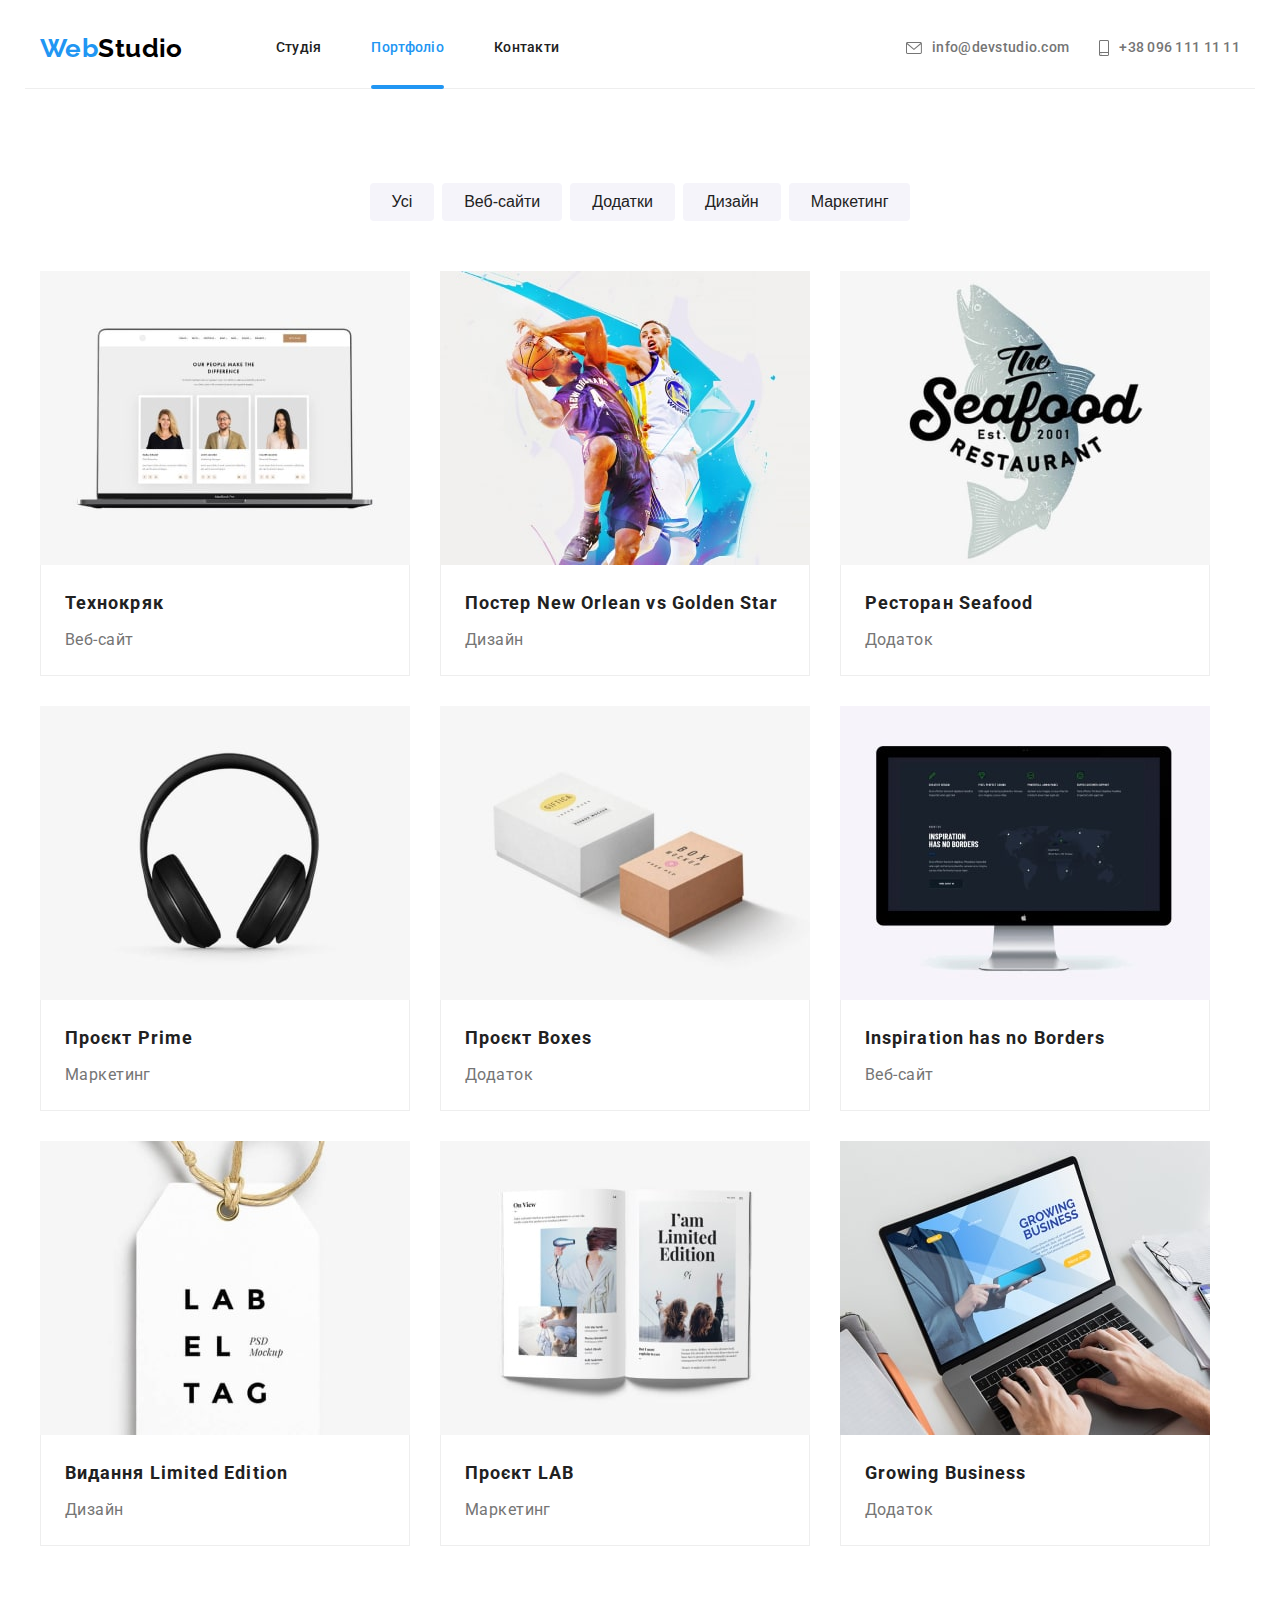
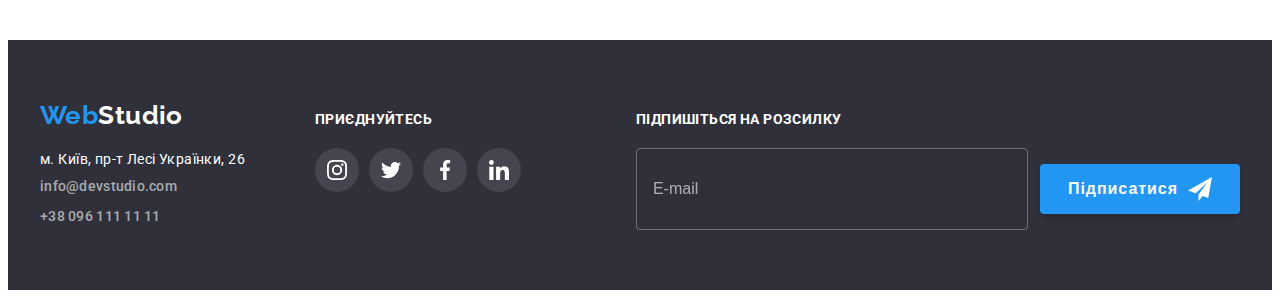
==== commit 0c4d4cb9: "hw-07-finish" ====
--- a/portfolio.html
+++ b/portfolio.html
@@ -18,7 +18,6 @@
     crossorigin="anonymous" referrerpolicy="no-referrer" />
 
   <link rel="stylesheet" href="./css/main.min.css">
-  <link rel="stylesheet" href="./css/styles.css" />
 </head>
 
 <body>
@@ -28,24 +27,24 @@
         Web<span class="logo__studio-header">Studio</span>
       </a>
       <nav class="nav">
-        <ul class="nav__list list">
-          <li><a class="nav__link link" href="./index.html">Студія</a></li>
+        <ul class="nav__list">
+          <li><a class="nav__link" href="./index.html">Студія</a></li>
           <li>
-            <a class="nav__link nav__link--current link" href="./portfolio.html">Портфоліо</a>
-          </li>
-          <li><a class="nav__link link" href="">Контакти</a></li>
+            <a class="nav__link nav__link--current" href="./portfolio.html">Портфоліо</a>
+          </li>
+          <li><a class="nav__link" href="">Контакти</a></li>
         </ul>
       </nav>
-      <ul class="contacts list">
+      <ul class="contacts">
         <li>
-          <a class="contacts__link link" href="mailto:info@devstudio.com">
+          <a class="contacts__link" href="mailto:info@devstudio.com">
             <svg class="contacts__icon" width="16" height="12">
               <use href="./images/icons.svg#envelope"></use>
             </svg>
             info@devstudio.com</a>
         </li>
         <li>
-          <a class="contacts__link link" href="tel:+380961111111">
+          <a class="contacts__link" href="tel:+380961111111">
             <svg class="contacts__icon" width="10" height="16">
               <use href="./images/icons.svg#smartphone"></use>
             </svg>
@@ -59,7 +58,7 @@
     <section class="section">
       <div class="container">
         <h1 class="visually-hidden">Список робіт</h1>
-        <ul class="filters__list list">
+        <ul class="filters__list">
           <li class="filters__item">
             <button type="button" class="filters__btn">Усі</button>
           </li>
@@ -77,9 +76,9 @@
           </li>
         </ul>
 
-        <ul class="projects__list list">
-          <li class="projects__item">
-            <a class="projects__link link" href="">
+        <ul class="projects__list">
+          <li class="projects__item">
+            <a class="projects__link" href="">
               <div class="projects__thumb">
                 <img src="./images/proj1.jpg" alt="Три людини на екрані ноутбука" width="370" height="294" />
                 <div class="projects__overlay">
@@ -98,7 +97,7 @@
             </a>
           </li>
           <li class="projects__item">
-            <a class="projects__link link" href="">
+            <a class="projects__link" href="">
               <div class="projects__thumb">
                 <img src="./images/proj2.jpg" alt="Два баскетболіста" width="370" height="294" />
                 <div class="projects__overlay">
@@ -119,7 +118,7 @@
             </a>
           </li>
           <li class="projects__item">
-            <a class="projects__link link" href="">
+            <a class="projects__link" href="">
               <div class="projects__thumb">
                 <img src="./images/proj3.jpg" alt="Логотип ресторану морської кухні" width="370" height="294" />
                 <div class="projects__overlay">
@@ -140,7 +139,7 @@
             </a>
           </li>
           <li class="projects__item">
-            <a class="projects__link link" href="">
+            <a class="projects__link" href="">
               <div class="projects__thumb">
                 <img src="./images/proj4.jpg" alt="Навушники" width="370" height="294" />
                 <div class="projects__overlay">
@@ -161,7 +160,7 @@
             </a>
           </li>
           <li class="projects__item">
-            <a class="projects__link link" href="">
+            <a class="projects__link" href="">
               <div class="projects__thumb">
                 <img src="./images/proj5.jpg" alt="Дві коробки" width="370" height="294" />
                 <div class="projects__overlay">
@@ -182,7 +181,7 @@
             </a>
           </li>
           <li class="projects__item">
-            <a class="projects__link link" href="">
+            <a class="projects__link" href="">
               <div class="projects__thumb">
                 <img src="./images/proj6.jpg" alt="Сайт проекту на моніторі" width="370" height="294" />
                 <div class="projects__overlay">
@@ -203,7 +202,7 @@
             </a>
           </li>
           <li class="projects__item">
-            <a class="projects__link link" href="">
+            <a class="projects__link" href="">
               <div class="projects__thumb">
                 <img src="./images/proj7.jpg" alt="Розкладка журналу" width="370" height="294" />
                 <div class="projects__overlay">
@@ -224,7 +223,7 @@
             </a>
           </li>
           <li class="projects__item">
-            <a class="projects__link link" href="">
+            <a class="projects__link" href="">
               <div class="projects__thumb">
                 <img src="./images/proj8.jpg" alt="Логотип на бірці" width="370" height="294" />
                 <div class="projects__overlay">
@@ -245,7 +244,7 @@
             </a>
           </li>
           <li class="projects__item">
-            <a class="projects__link link" href="">
+            <a class="projects__link" href="">
               <div class="projects__thumb">
                 <img src="./images/proj9.jpg" alt="Руки та ноутбук" width="370" height="294" />
                 <div class="projects__overlay">
@@ -270,54 +269,54 @@
 
   <footer class="footer">
     <div class="container">
-      <div class="footer-contacts">
+      <div class="footer__contacts">
         <a class="logo" lang="en" href="./index.html">
           Web<span class="logo__studio-footer">Studio</span></a>
         <address class="address">
-          <a class="link" href="https://goo.gl/maps/7sUeBpfC4185EdPBA" target="_blank"
+          <a class="address__link" href="https://goo.gl/maps/7sUeBpfC4185EdPBA" target="_blank"
             rel="noopener noreferrer nofollow">
             м. Київ, пр-т Лесі Українки, 26
           </a>
         </address>
-        <ul class="footer-contacts list">
-          <li class="item">
-            <a class="link" href="mailto:info@devstudio.com">info@devstudio.com</a>
-          </li>
-          <li class="item">
-            <a class="link" href="tel:+380961111111">+38 096 111 11 11</a>
+        <ul class="contacts">
+          <li class="contacts__item">
+            <a class="contacts__link" href="mailto:info@devstudio.com">info@devstudio.com</a>
+          </li>
+          <li class="contacts__item">
+            <a class="contacts__link" href="tel:+380961111111">+38 096 111 11 11</a>
           </li>
         </ul>
       </div>
 
-      <div class="footer-social">
-        <p class="footer-title">Приєднуйтесь</p>
-        <ul class="footer-socials list">
-          <li class="footer-social-item">
-            <a class="socials__link link" href="https://instagram.com" target="_blank" rel="noopener noreferrer"
+      <div class="footer__social">
+        <p class="footer__title">Приєднуйтесь</p>
+        <ul class="socials">
+          <li class="socials__item">
+            <a class="socials__link" href="https://instagram.com" target="_blank" rel="noopener noreferrer"
               aria-label="Instagram icon">
               <svg class="socials__icon" width="20" height="20">
                 <use href="./images/icons.svg#instagram"></use>
               </svg>
             </a>
           </li>
-          <li class="footer-social-item">
-            <a class="socials__link link" href="https://twitter.com" aria-label="Twitter icon" target="_blank"
+          <li class="socials__item">
+            <a class="socials__link" href="https://twitter.com" aria-label="Twitter icon" target="_blank"
               rel="noopener noreferrer">
               <svg class="socials__icon" width="20" height="20">
                 <use href="./images/icons.svg#twitter"></use>
               </svg>
             </a>
           </li>
-          <li class="footer-social-item">
-            <a class="socials__link link" href="https://facebook.com" aria-label="Facebook icon" target="_blank"
+          <li class="socials__item">
+            <a class="socials__link" href="https://facebook.com" aria-label="Facebook icon" target="_blank"
               rel="noopener noreferrer">
               <svg class="socials__icon" width="20" height="20">
                 <use href="./images/icons.svg#facebook"></use>
               </svg>
             </a>
           </li>
-          <li class="footer-social-item">
-            <a class="socials__link link" href="https://linkedin.com" aria-label="LinkedIn icon" target="_blank"
+          <li class="socials__item">
+            <a class="socials__link" href="https://linkedin.com" aria-label="LinkedIn icon" target="_blank"
               rel="noopener noreferrer">
               <svg class="socials__icon" width="20" height="20">
                 <use href="./images/icons.svg#linkedin"></use>
@@ -327,11 +326,11 @@
         </ul>
       </div>
 
-      <div class="footer-subscription">
-        <p class="footer-title">Підпишіться на розсилку</p>
-        <form class="footer-form">
+      <div class="footer__subscription">
+        <p class="footer__title">Підпишіться на розсилку</p>
+        <form class="footer__form">
           <label>
-            <input class="footer-input" type="email" name="mail" placeholder="E-mail" /></label>
+            <input class="footer__input" type="email" name="email" placeholder="E-mail" /></label>
           <button class="btn" type="submit">
             Підписатися
             <svg class="send-icon" width="24" height="24">
--- a/css/main.min.css
+++ b/css/main.min.css
@@ -1 +1 @@
-:root{--primary-text-color: #757575;--tittle-text-color: #212121;--accent-color: #2196f3;--primary-bg-color: #ffffff;--secondary-bg-color: #f5f4fa;--footer-color: #2f303a;--icon-color: #afb1b8;--trns: 250ms cubic-bezier(0.4, 0, 0.2, 1)}.visually-hidden{position:absolute;white-space:nowrap;width:1px;height:1px;overflow:hidden;border:0;padding:0;clip:rect(0 0 0 0);-webkit-clip-path:inset(50%);clip-path:inset(50%);margin:-1px}.filters__btn,.btn{text-align:center;border:none;border-radius:4px;cursor:pointer}body{background-color:var(--primary-bg-color);color:var(--primary-text-color);font-family:Roboto,sans-serif;font-size:14px;letter-spacing:.03em}h1,h2,h3,p{margin:0}.list{list-style:none;padding:0;margin:0}.link{text-decoration:none;color:currentColor}img{display:block;max-width:100%;height:auto}.section{padding-top:94px;padding-bottom:94px}.section-title{margin-bottom:50px;color:var(--tittle-text-color);font-weight:700;font-size:36px;line-height:1.17;text-align:center}.container{width:1200px;padding-left:15px;padding-right:15px;margin-left:auto;margin-right:auto}.header-container{display:-webkit-box;display:-ms-flexbox;display:flex;-webkit-box-align:center;-ms-flex-align:center;align-items:center;border-bottom:1px solid #eee}.header-container .header__logo{margin-right:93px}.logo{color:var(--accent-color);font-family:Raleway,sans-serif;font-weight:700;font-size:26px;line-height:1.19;text-decoration:none}.logo__studio-header{color:#000}.logo__studio-footer{color:var(--primary-bg-color)}.nav{margin-right:auto}.nav__list{display:-webkit-box;display:-ms-flexbox;display:flex;gap:50px}.nav__link{position:relative;display:block;padding-top:32px;padding-bottom:32px;color:var(--tittle-text-color);font-weight:500;line-height:1.14;letter-spacing:.02em;-webkit-transition:color var(--trns);transition:color var(--trns)}.nav__link:hover,.nav__link:focus{color:var(--accent-color)}.nav__link--current{color:var(--accent-color)}.nav__link--current::after{content:"";position:absolute;bottom:-1px;left:0;width:100%;height:4px;background-color:var(--accent-color);border-radius:2px}.contacts{display:-webkit-box;display:-ms-flexbox;display:flex;gap:30px}.contacts__link{display:-webkit-box;display:-ms-flexbox;display:flex;-webkit-box-align:center;-ms-flex-align:center;align-items:center;color:var(--primary-text-color);font-weight:500;line-height:1.14;letter-spacing:.02em;-webkit-transition:color var(--trns);transition:color var(--trns)}.contacts__link:hover,.contacts__link:focus{color:var(--accent-color)}.contacts__icon{fill:currentColor;margin-right:10px}.hero{text-align:center;max-width:1600px;margin:0 auto;padding-top:200px;padding-bottom:200px;background-color:rgba(47,48,58,.4);background-image:-webkit-gradient(linear, left top, left bottom, from(rgba(47, 48, 58, 0.4)), to(rgba(47, 48, 58, 0.4))),url(../images/hero.jpg);background-image:linear-gradient(rgba(47, 48, 58, 0.4), rgba(47, 48, 58, 0.4)),url(../images/hero.jpg);background-repeat:no-repeat;background-position:center;background-size:cover}.hero__title{margin:0 auto;margin-bottom:30px;width:696px;color:var(--primary-bg-color);font-weight:900;font-size:44px;line-height:1.36;letter-spacing:.06em;text-transform:uppercase}.hero__btn{padding:10px 32px}.btn{min-width:200px;color:var(--primary-bg-color);background-color:var(--accent-color);font-weight:700;font-size:16px;line-height:1.88;letter-spacing:.06em;-webkit-box-shadow:0px 4px 4px rgba(0,0,0,.15);box-shadow:0px 4px 4px rgba(0,0,0,.15);-webkit-transition:background-color var(--trns);transition:background-color var(--trns)}.btn:hover,.btn:focus{background-color:#188ce8}.features{padding-top:94px;padding-bottom:94px}.features__icons{display:-webkit-box;display:-ms-flexbox;display:flex;-webkit-box-align:center;-ms-flex-align:center;align-items:center;-webkit-box-pack:center;-ms-flex-pack:center;justify-content:center;margin-bottom:30px;width:270px;height:120px;background-color:var(--secondary-bg-color);border-radius:4px}.features__list{display:-webkit-box;display:-ms-flexbox;display:flex}.features__list .features__item{width:270px;line-height:1.71}.features__list .features__item:not(:last-child){margin-right:30px}.features__list .features__title{margin-bottom:10px;color:var(--tittle-text-color);font-weight:700;font-size:14px;line-height:1.14;text-transform:uppercase}.works{padding-top:0;padding-bottom:94px}.works__list{display:-webkit-box;display:-ms-flexbox;display:flex}.works__item{position:relative}.works__item:not(:last-child){margin-right:30px}.works__overlay{position:absolute;bottom:0;left:0;width:100%;height:70px;background:rgba(47,48,58,.8);display:-webkit-box;display:-ms-flexbox;display:flex;-webkit-box-align:center;-ms-flex-align:center;align-items:center;-webkit-box-pack:center;-ms-flex-pack:center;justify-content:center}.works__overlay-text{font-weight:700;line-height:1.14;text-align:center;text-transform:uppercase;color:var(--primary-bg-color)}.team{padding-top:94px;padding-bottom:94px;background-color:var(--secondary-bg-color)}.team__list{display:-webkit-box;display:-ms-flexbox;display:flex}.team__item:not(:last-child){margin-right:30px}.team__item{background-color:var(--primary-bg-color);border-radius:0px 0px 4px 4px;-webkit-box-shadow:0px 1px 3px rgba(0,0,0,.12),0px 1px 1px rgba(0,0,0,.14),0px 2px 1px rgba(0,0,0,.2);box-shadow:0px 1px 3px rgba(0,0,0,.12),0px 1px 1px rgba(0,0,0,.14),0px 2px 1px rgba(0,0,0,.2)}.team-member{padding-top:30px;padding-bottom:30px}.team-member__name{margin-bottom:10px;color:var(--tittle-text-color);font-weight:500;font-size:16px;line-height:1.19;text-align:center}.team-member__position{font-size:16px;line-height:1.19;text-align:center;margin-bottom:16px}.socials{display:-webkit-box;display:-ms-flexbox;display:flex;-webkit-box-pack:center;-ms-flex-pack:center;justify-content:center;-webkit-box-align:center;-ms-flex-align:center;align-items:center;gap:10px}.socials__item{width:44px;height:44px}.socials__link{display:-webkit-box;display:-ms-flexbox;display:flex;-webkit-box-pack:center;-ms-flex-pack:center;justify-content:center;-webkit-box-align:center;-ms-flex-align:center;align-items:center;width:100%;height:100%;border-radius:50%;color:var(--icon-color);-webkit-transition:color var(--trns),background-color var(--trns);transition:color var(--trns),background-color var(--trns)}.socials__link:hover,.socials__link:focus{color:var(--primary-bg-color);background-color:var(--accent-color)}.socials__icon{fill:currentColor}.clients{padding-top:94px;padding-bottom:94px}.clients__list{display:-webkit-box;display:-ms-flexbox;display:flex;-webkit-box-pack:center;-ms-flex-pack:center;justify-content:center;-webkit-box-align:center;-ms-flex-align:center;align-items:center;gap:30px}.clients__item{width:170px;height:90px}.clients__link{display:-webkit-box;display:-ms-flexbox;display:flex;-webkit-box-pack:center;-ms-flex-pack:center;justify-content:center;-webkit-box-align:center;-ms-flex-align:center;align-items:center;width:100%;height:100%;color:var(--icon-color);border:1px solid var(--icon-color);border-radius:4px;-webkit-transition:color var(--trns),border var(--trns);transition:color var(--trns),border var(--trns)}.clients__link:hover,.clients__link:focus{color:var(--accent-color);border:1px solid var(--accent-color)}.clients__logo{fill:currentColor}.filters__list{display:-webkit-box;display:-ms-flexbox;display:flex;-webkit-box-pack:center;-ms-flex-pack:center;justify-content:center;margin-bottom:50px}.filters__item:not(:last-child){margin-right:8px}.filters__btn{padding:6px 22px;color:var(--tittle-text-color);background-color:var(--secondary-bg-color);font-weight:500;font-size:16px;line-height:1.62;-webkit-transition:color var(--trns),background-color var(--trns),-webkit-box-shadow var(--trns);transition:color var(--trns),background-color var(--trns),-webkit-box-shadow var(--trns);transition:color var(--trns),background-color var(--trns),box-shadow var(--trns);transition:color var(--trns),background-color var(--trns),box-shadow var(--trns),-webkit-box-shadow var(--trns)}.filters__btn:hover,.filters__btn:focus{color:var(--primary-bg-color);background-color:var(--accent-color);-webkit-box-shadow:0px 3px 1px rgba(0,0,0,.1),0px 1px 2px rgba(0,0,0,.08),0px 2px 2px rgba(0,0,0,.12);box-shadow:0px 3px 1px rgba(0,0,0,.1),0px 1px 2px rgba(0,0,0,.08),0px 2px 2px rgba(0,0,0,.12)}.projects__list{display:-webkit-box;display:-ms-flexbox;display:flex;-ms-flex-wrap:wrap;flex-wrap:wrap;gap:30px}.projects__link{display:block;-webkit-transition:-webkit-box-shadow var(--trns);transition:-webkit-box-shadow var(--trns);transition:box-shadow var(--trns);transition:box-shadow var(--trns), -webkit-box-shadow var(--trns)}.projects__link:hover,.projects__link:focus{-webkit-box-shadow:0px 1px 1px rgba(0,0,0,.12),0px 4px 4px rgba(0,0,0,.06),1px 4px 6px rgba(0,0,0,.16);box-shadow:0px 1px 1px rgba(0,0,0,.12),0px 4px 4px rgba(0,0,0,.06),1px 4px 6px rgba(0,0,0,.16)}.projects__thumb{position:relative;overflow:hidden}.projects__overlay{position:absolute;top:0;left:0;-webkit-transform:translateY(100%);transform:translateY(100%);width:100%;height:100%;padding:63px 24px;background-color:rgba(33,150,243,.9);-webkit-transition:-webkit-transform var(--trns);transition:-webkit-transform var(--trns);transition:transform var(--trns);transition:transform var(--trns), -webkit-transform var(--trns)}.projects__overlay-text{font-size:18px;line-height:1.56;color:var(--primary-bg-color)}.projects__item:hover .projects__overlay{-webkit-transform:translateY(0);transform:translateY(0)}.projects__description{padding:20px 24px;border:1px solid #eee;border-top:none}.projects__name{margin-bottom:4px;color:var(--tittle-text-color);font-weight:700;font-size:18px;line-height:2;letter-spacing:.06em}.projects__category{color:var(--primary-text-color);font-size:16px;line-height:1.88}.footer{padding-top:60px;padding-bottom:60px;background-color:var(--footer-color)}.footer .container{display:-webkit-box;display:-ms-flexbox;display:flex;-webkit-box-align:baseline;-ms-flex-align:baseline;align-items:baseline}.footer .logo{display:block;margin-bottom:20px;margin-right:0}.address{margin-bottom:9px;color:var(--primary-bg-color);font-style:normal}.footer-contacts{margin-right:70px;color:rgba(255,255,255,.6);line-height:1.5}.footer-contacts .item:not(:last-child){margin-bottom:9px}.footer-contacts .link{-webkit-transition:color var(--trns);transition:color var(--trns)}.footer-contacts .link:hover,.footer-contacts .link:focus{color:var(--accent-color)}.footer-title{margin-bottom:20px;font-weight:700;line-height:1.14;text-transform:uppercase;color:var(--primary-bg-color)}.footer-socials{display:-webkit-box;display:-ms-flexbox;display:flex;gap:10px}.footer-social-item{width:44px;height:44px}.footer .socials-link{background-color:rgba(255,255,255,.1);color:var(--primary-bg-color);-webkit-transition:background-color var(--trns);transition:background-color var(--trns)}.footer .socials-link:hover,.footer .socials-link:focus{background-color:var(--accent-color)}.footer-subscription{margin-left:auto}.footer-form{display:-webkit-box;display:-ms-flexbox;display:flex;-webkit-box-align:center;-ms-flex-align:center;align-items:center;gap:12px}.footer-input{padding:15px 16px;width:358px;height:50px;border:1px solid rgba(255,255,255,.3);-webkit-filter:drop-shadow(0px 4px 4px rgba(0, 0, 0, 0.15));filter:drop-shadow(0px 4px 4px rgba(0, 0, 0, 0.15));border-radius:4px;background:rgba(0,0,0,0);color:rgba(255,255,255,.6)}.footer-input::-webkit-input-placeholder{font-size:16px;line-height:1.25;color:rgba(255,255,255,.6)}.footer-input::-moz-placeholder{font-size:16px;line-height:1.25;color:rgba(255,255,255,.6)}.footer-input:-ms-input-placeholder{font-size:16px;line-height:1.25;color:rgba(255,255,255,.6)}.footer-input::-ms-input-placeholder{font-size:16px;line-height:1.25;color:rgba(255,255,255,.6)}.footer-input::placeholder{font-size:16px;line-height:1.25;color:rgba(255,255,255,.6)}.footer-form .btn{display:-webkit-box;display:-ms-flexbox;display:flex;-webkit-box-align:center;-ms-flex-align:center;align-items:center;-webkit-box-pack:center;-ms-flex-pack:center;justify-content:center;padding:10px 28px}.send-icon{margin-left:10px}.backdrop{position:fixed;top:0;left:0;width:100%;height:100%;background-color:rgba(0,0,0,.2);-webkit-transition:opacity var(--trns),visibility var(--trns);transition:opacity var(--trns),visibility var(--trns)}.backdrop.is-hidden{opacity:0;visibility:hidden;pointer-events:none}.modal{position:absolute;top:50%;left:50%;-webkit-transform:translate(-50%, -50%);transform:translate(-50%, -50%);width:528px;min-height:581px;padding:40px;background-color:var(--primary-bg-color);border-radius:4px;-webkit-box-shadow:0px 1px 3px rgba(0,0,0,.12),0px 1px 1px rgba(0,0,0,.14),0px 2px 1px rgba(0,0,0,.2);box-shadow:0px 1px 3px rgba(0,0,0,.12),0px 1px 1px rgba(0,0,0,.14),0px 2px 1px rgba(0,0,0,.2);-webkit-transition:opacity var(--trns),-webkit-transform var(--trns);transition:opacity var(--trns),-webkit-transform var(--trns);transition:transform var(--trns),opacity var(--trns);transition:transform var(--trns),opacity var(--trns),-webkit-transform var(--trns)}.backdrop.is-hidden .modal{opacity:0;-webkit-transform:translateX(-50%) translateY(-20%);transform:translateX(-50%) translateY(-20%)}.modal-close{position:absolute;top:8px;right:8px;padding:0;display:-webkit-box;display:-ms-flexbox;display:flex;-webkit-box-align:center;-ms-flex-align:center;align-items:center;-webkit-box-pack:center;-ms-flex-pack:center;justify-content:center;width:30px;height:30px;background-color:rgba(0,0,0,0);border-radius:50%;border:1px solid rgba(0,0,0,.1);cursor:pointer}.modal-close .modal-close-icon{-webkit-transition:fill var(--trns);transition:fill var(--trns)}.modal-close:hover .modal-close-icon,.modal-close:focus .modal-close-icon{fill:var(--accent-color)}.modal-label{display:block;text-align:center;margin-bottom:12px;font-weight:700;font-size:20px;line-height:1.15;color:var(--tittle-text-color)}.modal-field{margin-bottom:20px}.label-item{display:block;font-size:12px;line-height:1.1666666667;letter-spacing:.01em;margin-bottom:4px}.field-input{position:relative;margin-bottom:10px}.input-item{width:100%;height:40px;padding-left:42px;border:1px solid rgba(33,33,33,.2);border-radius:4px;outline:1px solid rgba(0,0,0,0);-webkit-transition:border-color var(--trns);transition:border-color var(--trns)}.input-icon{position:absolute;top:11px;left:12px;-webkit-transition:fill var(--trns);transition:fill var(--trns)}.input-comment{width:100%;height:120px;padding:12px 16px;border:1px solid rgba(33,33,33,.2);border-radius:4px;outline:1px solid rgba(0,0,0,0);resize:none;-webkit-transition:border-color var(--trns);transition:border-color var(--trns)}.input-item:focus,.input-comment:focus,.input-item:focus+.input-icon{border-color:var(--accent-color);fill:var(--accent-color)}.input-comment::-webkit-input-placeholder{font-size:12px;line-height:1.1666666667;letter-spacing:.01em;color:rgba(117,117,117,.5)}.input-comment::-moz-placeholder{font-size:12px;line-height:1.1666666667;letter-spacing:.01em;color:rgba(117,117,117,.5)}.input-comment:-ms-input-placeholder{font-size:12px;line-height:1.1666666667;letter-spacing:.01em;color:rgba(117,117,117,.5)}.input-comment::-ms-input-placeholder{font-size:12px;line-height:1.1666666667;letter-spacing:.01em;color:rgba(117,117,117,.5)}.input-comment::placeholder{font-size:12px;line-height:1.1666666667;letter-spacing:.01em;color:rgba(117,117,117,.5)}.checkbox-field{display:-webkit-box;display:-ms-flexbox;display:flex;-webkit-box-pack:center;-ms-flex-pack:center;justify-content:center;margin-bottom:30px}.checkbox-label{display:-webkit-box;display:-ms-flexbox;display:flex;-webkit-box-align:center;-ms-flex-align:center;align-items:center;gap:7px;line-height:1.71;-webkit-user-select:none;-moz-user-select:none;-ms-user-select:none;user-select:none}.checkbox-icon{display:inline-block;width:16px;height:15px;border-radius:2px;border:2px solid var(--tittle-text-color);-webkit-transition:var(--trns);transition:var(--trns)}.modal-checkbox:checked+.checkbox-label .checkbox-icon{border:rgba(0,0,0,0);background-color:var(--accent-color)}.modal-checkbox:focus+.checkbox-label .checkbox-icon{-webkit-transform:scale(1.1);transform:scale(1.1)}.checkbox-link{color:var(--accent-color);text-underline-offset:3px}.modal-form .btn{display:block;margin:0 auto;padding:10px 52px}/*# sourceMappingURL=main.min.css.map */+:root{--main-font: "Roboto", sans-serif;--secondary-font: "Raleway", sans-serif;--primary-text-color: #757575;--tittle-text-color: #212121;--accent-color: #2196f3;--primary-bg-color: #ffffff;--secondary-bg-color: #f5f4fa;--footer-color: #2f303a;--icon-color: #afb1b8;--trns: 250ms cubic-bezier(0.4, 0, 0.2, 1)}.visually-hidden{position:absolute;white-space:nowrap;width:1px;height:1px;overflow:hidden;border:0;padding:0;clip:rect(0 0 0 0);-webkit-clip-path:inset(50%);clip-path:inset(50%);margin:-1px}.projects__list,.filters__list,.clients__list,.socials,.team__list,.works__list,.features__list,.contacts,.nav__list{list-style:none;padding:0;margin:0}.footer .address__link,.projects__link,.clients__link,.socials__link,.contacts__link,.nav__link{text-decoration:none;color:currentColor}.filters__btn,.btn{text-align:center;border:none;border-radius:4px;cursor:pointer}body{background-color:var(--primary-bg-color);color:var(--primary-text-color);font-family:var(--main-font);font-size:14px;letter-spacing:.03em}h1,h2,h3,p{margin:0}img{display:block;max-width:100%;height:auto}.section{padding-top:94px;padding-bottom:94px}.section__title{margin-bottom:50px;color:var(--tittle-text-color);font-weight:700;font-size:36px;line-height:1.17;text-align:center}.container{width:1200px;padding-left:15px;padding-right:15px;margin-left:auto;margin-right:auto}.header .container{display:-webkit-box;display:-ms-flexbox;display:flex;-webkit-box-align:center;-ms-flex-align:center;align-items:center;border-bottom:1px solid #eee}.header .logo{margin-right:93px}.logo{color:var(--accent-color);font-family:var(--secondary-font);font-weight:700;font-size:26px;line-height:1.19;text-decoration:none}.logo__studio-header{color:#000}.logo__studio-footer{color:var(--primary-bg-color)}.nav{margin-right:auto}.nav__list{display:-webkit-box;display:-ms-flexbox;display:flex;gap:50px}.nav__link{position:relative;display:block;padding-top:32px;padding-bottom:32px;color:var(--tittle-text-color);font-weight:500;line-height:1.14;letter-spacing:.02em;-webkit-transition:color var(--trns);transition:color var(--trns)}.nav__link:hover,.nav__link:focus{color:var(--accent-color)}.nav__link--current{color:var(--accent-color)}.nav__link--current::after{content:"";position:absolute;bottom:-1px;left:0;width:100%;height:4px;background-color:var(--accent-color);border-radius:2px}.contacts{display:-webkit-box;display:-ms-flexbox;display:flex;gap:30px}.contacts__link{display:-webkit-box;display:-ms-flexbox;display:flex;-webkit-box-align:center;-ms-flex-align:center;align-items:center;color:var(--primary-text-color);font-weight:500;line-height:1.14;letter-spacing:.02em;-webkit-transition:color var(--trns);transition:color var(--trns)}.contacts__link:hover,.contacts__link:focus{color:var(--accent-color)}.contacts__icon{fill:currentColor;margin-right:10px}.hero{text-align:center;max-width:1600px;margin:0 auto;padding-top:200px;padding-bottom:200px;background-color:rgba(47,48,58,.4);background-image:-webkit-gradient(linear, left top, left bottom, from(rgba(47, 48, 58, 0.4)), to(rgba(47, 48, 58, 0.4))),url(../images/hero.jpg);background-image:linear-gradient(rgba(47, 48, 58, 0.4), rgba(47, 48, 58, 0.4)),url(../images/hero.jpg);background-repeat:no-repeat;background-position:center;background-size:cover}.hero__title{margin:0 auto;margin-bottom:30px;width:696px;color:var(--primary-bg-color);font-weight:900;font-size:44px;line-height:1.36;letter-spacing:.06em;text-transform:uppercase}.hero__btn{padding:10px 32px}.btn{min-width:200px;color:var(--primary-bg-color);background-color:var(--accent-color);font-weight:700;font-size:16px;line-height:1.88;letter-spacing:.06em;-webkit-box-shadow:0px 4px 4px rgba(0,0,0,.15);box-shadow:0px 4px 4px rgba(0,0,0,.15);-webkit-transition:background-color var(--trns);transition:background-color var(--trns)}.btn:hover,.btn:focus{background-color:#188ce8}.features{padding-top:94px;padding-bottom:94px}.features__icon{display:-webkit-box;display:-ms-flexbox;display:flex;-webkit-box-align:center;-ms-flex-align:center;align-items:center;-webkit-box-pack:center;-ms-flex-pack:center;justify-content:center;margin-bottom:30px;width:270px;height:120px;background-color:var(--secondary-bg-color);border-radius:4px}.features__list{display:-webkit-box;display:-ms-flexbox;display:flex}.features__item{width:270px;line-height:1.71}.features__item:not(:last-child){margin-right:30px}.features__title{margin-bottom:10px;color:var(--tittle-text-color);font-weight:700;font-size:14px;line-height:1.14;text-transform:uppercase}.works{padding-top:0;padding-bottom:94px}.works__list{display:-webkit-box;display:-ms-flexbox;display:flex}.works__item{position:relative}.works__item:not(:last-child){margin-right:30px}.works__overlay{position:absolute;bottom:0;left:0;display:-webkit-box;display:-ms-flexbox;display:flex;-webkit-box-align:center;-ms-flex-align:center;align-items:center;-webkit-box-pack:center;-ms-flex-pack:center;justify-content:center;width:100%;height:70px;background:rgba(47,48,58,.8)}.works__overlay-text{font-weight:700;line-height:1.14;text-align:center;text-transform:uppercase;color:var(--primary-bg-color)}.team{padding-top:94px;padding-bottom:94px;background-color:var(--secondary-bg-color)}.team__list{display:-webkit-box;display:-ms-flexbox;display:flex}.team__item:not(:last-child){margin-right:30px}.team__item{background-color:var(--primary-bg-color);border-radius:0px 0px 4px 4px;-webkit-box-shadow:0px 1px 3px rgba(0,0,0,.12),0px 1px 1px rgba(0,0,0,.14),0px 2px 1px rgba(0,0,0,.2);box-shadow:0px 1px 3px rgba(0,0,0,.12),0px 1px 1px rgba(0,0,0,.14),0px 2px 1px rgba(0,0,0,.2)}.team-member{padding-top:30px;padding-bottom:30px}.team-member__name{margin-bottom:10px;color:var(--tittle-text-color);font-weight:500;font-size:16px;line-height:1.19;text-align:center}.team-member__position{font-size:16px;line-height:1.19;text-align:center;margin-bottom:16px}.socials{display:-webkit-box;display:-ms-flexbox;display:flex;-webkit-box-align:center;-ms-flex-align:center;align-items:center;-webkit-box-pack:center;-ms-flex-pack:center;justify-content:center;gap:10px}.socials__item{width:44px;height:44px}.socials__link{display:-webkit-box;display:-ms-flexbox;display:flex;-webkit-box-align:center;-ms-flex-align:center;align-items:center;-webkit-box-pack:center;-ms-flex-pack:center;justify-content:center;width:100%;height:100%;border-radius:50%;color:var(--icon-color);-webkit-transition:color var(--trns),background-color var(--trns);transition:color var(--trns),background-color var(--trns)}.socials__link:hover,.socials__link:focus{color:var(--primary-bg-color);background-color:var(--accent-color)}.socials__icon{fill:currentColor}.clients{padding-top:94px;padding-bottom:94px}.clients__list{display:-webkit-box;display:-ms-flexbox;display:flex;-webkit-box-pack:center;-ms-flex-pack:center;justify-content:center;-webkit-box-align:center;-ms-flex-align:center;align-items:center;gap:30px}.clients__item{width:170px;height:90px}.clients__link{display:-webkit-box;display:-ms-flexbox;display:flex;-webkit-box-pack:center;-ms-flex-pack:center;justify-content:center;-webkit-box-align:center;-ms-flex-align:center;align-items:center;width:100%;height:100%;color:var(--icon-color);border:1px solid var(--icon-color);border-radius:4px;-webkit-transition:color var(--trns),border var(--trns);transition:color var(--trns),border var(--trns)}.clients__link:hover,.clients__link:focus{color:var(--accent-color);border:1px solid var(--accent-color)}.clients__logo{fill:currentColor}.filters__list{display:-webkit-box;display:-ms-flexbox;display:flex;-webkit-box-align:center;-ms-flex-align:center;align-items:center;-webkit-box-pack:center;-ms-flex-pack:center;justify-content:center;margin-bottom:50px}.filters__item:not(:last-child){margin-right:8px}.filters__btn{padding:6px 22px;color:var(--tittle-text-color);background-color:var(--secondary-bg-color);font-weight:500;font-size:16px;line-height:1.62;-webkit-transition:color var(--trns),background-color var(--trns),-webkit-box-shadow var(--trns);transition:color var(--trns),background-color var(--trns),-webkit-box-shadow var(--trns);transition:color var(--trns),background-color var(--trns),box-shadow var(--trns);transition:color var(--trns),background-color var(--trns),box-shadow var(--trns),-webkit-box-shadow var(--trns)}.filters__btn:hover,.filters__btn:focus{color:var(--primary-bg-color);background-color:var(--accent-color);-webkit-box-shadow:0px 3px 1px rgba(0,0,0,.1),0px 1px 2px rgba(0,0,0,.08),0px 2px 2px rgba(0,0,0,.12);box-shadow:0px 3px 1px rgba(0,0,0,.1),0px 1px 2px rgba(0,0,0,.08),0px 2px 2px rgba(0,0,0,.12)}.projects__list{display:-webkit-box;display:-ms-flexbox;display:flex;-ms-flex-wrap:wrap;flex-wrap:wrap;gap:30px}.projects__link{display:block;-webkit-transition:-webkit-box-shadow var(--trns);transition:-webkit-box-shadow var(--trns);transition:box-shadow var(--trns);transition:box-shadow var(--trns), -webkit-box-shadow var(--trns)}.projects__link:hover,.projects__link:focus{-webkit-box-shadow:0px 1px 1px rgba(0,0,0,.12),0px 4px 4px rgba(0,0,0,.06),1px 4px 6px rgba(0,0,0,.16);box-shadow:0px 1px 1px rgba(0,0,0,.12),0px 4px 4px rgba(0,0,0,.06),1px 4px 6px rgba(0,0,0,.16)}.projects__thumb{position:relative;overflow:hidden}.projects__overlay{position:absolute;top:0;left:0;-webkit-transform:translateY(100%);transform:translateY(100%);width:100%;height:100%;padding:63px 24px;background-color:rgba(33,150,243,.9);-webkit-transition:-webkit-transform var(--trns);transition:-webkit-transform var(--trns);transition:transform var(--trns);transition:transform var(--trns), -webkit-transform var(--trns)}.projects__overlay-text{font-size:18px;line-height:1.56;color:var(--primary-bg-color)}.projects__item:hover .projects__overlay{-webkit-transform:translateY(0);transform:translateY(0)}.projects__description{padding:20px 24px;border:1px solid #eee;border-top:none}.projects__name{margin-bottom:4px;color:var(--tittle-text-color);font-weight:700;font-size:18px;line-height:2;letter-spacing:.06em}.projects__category{color:var(--primary-text-color);font-size:16px;line-height:1.88}.footer{padding-top:60px;padding-bottom:60px;background-color:var(--footer-color)}.footer .container{display:-webkit-box;display:-ms-flexbox;display:flex;-webkit-box-align:baseline;-ms-flex-align:baseline;align-items:baseline}.footer .logo{display:block;margin-bottom:20px}.footer__contacts{margin-right:70px}.footer .address{margin-bottom:9px}.footer .address__link{color:var(--primary-bg-color);font-style:normal;-webkit-transition:color var(--trns);transition:color var(--trns)}.footer .address__link:hover,.footer .address__link:focus{color:var(--accent-color)}.footer .contacts{-webkit-box-orient:vertical;-webkit-box-direction:normal;-ms-flex-direction:column;flex-direction:column;gap:9px}.footer .contacts__link{color:rgba(255,255,255,.6);line-height:1.5;-webkit-transition:color var(--trns);transition:color var(--trns)}.footer .contacts__link:hover,.footer .contacts__link:focus{color:var(--accent-color)}.footer__title{margin-bottom:20px;font-weight:700;line-height:1.14;text-transform:uppercase;color:var(--primary-bg-color)}.footer .socials__link{background-color:rgba(255,255,255,.1);color:var(--primary-bg-color);-webkit-transition:background-color var(--trns);transition:background-color var(--trns)}.footer .socials__link:hover,.footer .socials__link:focus{background-color:var(--accent-color)}.footer__subscription{margin-left:auto}.footer__form{display:-webkit-box;display:-ms-flexbox;display:flex;-webkit-box-align:center;-ms-flex-align:center;align-items:center;gap:12px}.footer__form .btn{display:-webkit-box;display:-ms-flexbox;display:flex;-webkit-box-align:center;-ms-flex-align:center;align-items:center;-webkit-box-pack:center;-ms-flex-pack:center;justify-content:center;padding:10px 28px}.footer__input{padding:15px 16px;width:358px;height:50px;border:1px solid rgba(255,255,255,.3);-webkit-filter:drop-shadow(0px 4px 4px rgba(0, 0, 0, 0.15));filter:drop-shadow(0px 4px 4px rgba(0, 0, 0, 0.15));border-radius:4px;background:rgba(0,0,0,0);color:rgba(255,255,255,.6)}.footer__input::-webkit-input-placeholder{font-size:16px;line-height:1.25;color:rgba(255,255,255,.6)}.footer__input::-moz-placeholder{font-size:16px;line-height:1.25;color:rgba(255,255,255,.6)}.footer__input:-ms-input-placeholder{font-size:16px;line-height:1.25;color:rgba(255,255,255,.6)}.footer__input::-ms-input-placeholder{font-size:16px;line-height:1.25;color:rgba(255,255,255,.6)}.footer__input::placeholder{font-size:16px;line-height:1.25;color:rgba(255,255,255,.6)}.footer .send-icon{margin-left:10px}.backdrop{position:fixed;top:0;left:0;width:100%;height:100%;background-color:rgba(0,0,0,.2);-webkit-transition:opacity var(--trns),visibility var(--trns);transition:opacity var(--trns),visibility var(--trns)}.backdrop.is-hidden{opacity:0;visibility:hidden;pointer-events:none}.backdrop.is-hidden .modal{opacity:0;-webkit-transform:translateX(-50%) translateY(-20%);transform:translateX(-50%) translateY(-20%)}.modal{position:absolute;top:50%;left:50%;-webkit-transform:translate(-50%, -50%);transform:translate(-50%, -50%);width:528px;min-height:581px;padding:40px;background-color:var(--primary-bg-color);border-radius:4px;-webkit-box-shadow:0px 1px 3px rgba(0,0,0,.12),0px 1px 1px rgba(0,0,0,.14),0px 2px 1px rgba(0,0,0,.2);box-shadow:0px 1px 3px rgba(0,0,0,.12),0px 1px 1px rgba(0,0,0,.14),0px 2px 1px rgba(0,0,0,.2);-webkit-transition:opacity var(--trns),-webkit-transform var(--trns);transition:opacity var(--trns),-webkit-transform var(--trns);transition:transform var(--trns),opacity var(--trns);transition:transform var(--trns),opacity var(--trns),-webkit-transform var(--trns)}.modal__close{position:absolute;top:8px;right:8px;display:-webkit-box;display:-ms-flexbox;display:flex;-webkit-box-align:center;-ms-flex-align:center;align-items:center;-webkit-box-pack:center;-ms-flex-pack:center;justify-content:center;padding:0;width:30px;height:30px;background-color:rgba(0,0,0,0);border-radius:50%;border:1px solid rgba(0,0,0,.1);cursor:pointer}.modal__close-icon{-webkit-transition:fill var(--trns);transition:fill var(--trns)}.modal__close-icon:hover,.modal__close-icon:focus{fill:var(--accent-color)}.modal__title{display:block;text-align:center;margin-bottom:12px;font-weight:700;font-size:20px;line-height:1.15;color:var(--tittle-text-color)}.modal__field{margin-bottom:20px}.modal__label{display:block;font-size:12px;line-height:1.16;letter-spacing:.01em;margin-bottom:4px}.modal__input{position:relative;margin-bottom:10px}.modal__input-item{width:100%;height:40px;padding-left:42px;border:1px solid rgba(33,33,33,.2);border-radius:4px;outline:1px solid rgba(0,0,0,0);-webkit-transition:border-color var(--trns);transition:border-color var(--trns)}.modal__input-icon{position:absolute;top:11px;left:12px;-webkit-transition:fill var(--trns);transition:fill var(--trns)}.modal__input-comment{width:100%;height:120px;padding:12px 16px;border:1px solid rgba(33,33,33,.2);border-radius:4px;outline:1px solid rgba(0,0,0,0);resize:none;-webkit-transition:border-color var(--trns);transition:border-color var(--trns)}.modal__input-comment::-webkit-input-placeholder{font-size:12px;line-height:1.17;letter-spacing:.01em;color:rgba(117,117,117,.5)}.modal__input-comment::-moz-placeholder{font-size:12px;line-height:1.17;letter-spacing:.01em;color:rgba(117,117,117,.5)}.modal__input-comment:-ms-input-placeholder{font-size:12px;line-height:1.17;letter-spacing:.01em;color:rgba(117,117,117,.5)}.modal__input-comment::-ms-input-placeholder{font-size:12px;line-height:1.17;letter-spacing:.01em;color:rgba(117,117,117,.5)}.modal__input-comment::placeholder{font-size:12px;line-height:1.17;letter-spacing:.01em;color:rgba(117,117,117,.5)}.modal__input-item:focus,.modal__input-comment:focus,.modal__input-item:focus+.modal__input-icon{border-color:var(--accent-color);fill:var(--accent-color)}.checkbox{display:-webkit-box;display:-ms-flexbox;display:flex;-webkit-box-pack:center;-ms-flex-pack:center;justify-content:center;margin-bottom:30px}.checkbox__label{display:-webkit-box;display:-ms-flexbox;display:flex;-webkit-box-align:center;-ms-flex-align:center;align-items:center;gap:7px;line-height:1.71;-webkit-user-select:none;-moz-user-select:none;-ms-user-select:none;user-select:none}.checkbox__icon{display:inline-block;width:16px;height:15px;border-radius:2px;border:2px solid var(--tittle-text-color);-webkit-transition:var(--trns);transition:var(--trns)}.checkbox__link{color:var(--accent-color);text-underline-offset:3px}.modal__checkbox:checked+.checkbox__label .checkbox__icon{border:rgba(0,0,0,0);background-color:var(--accent-color)}.modal__checkbox:focus+.checkbox__label .checkbox__icon{-webkit-transform:scale(1.1);transform:scale(1.1)}.modal__form .btn{display:block;margin:0 auto;padding:10px 52px}/*# sourceMappingURL=main.min.css.map */